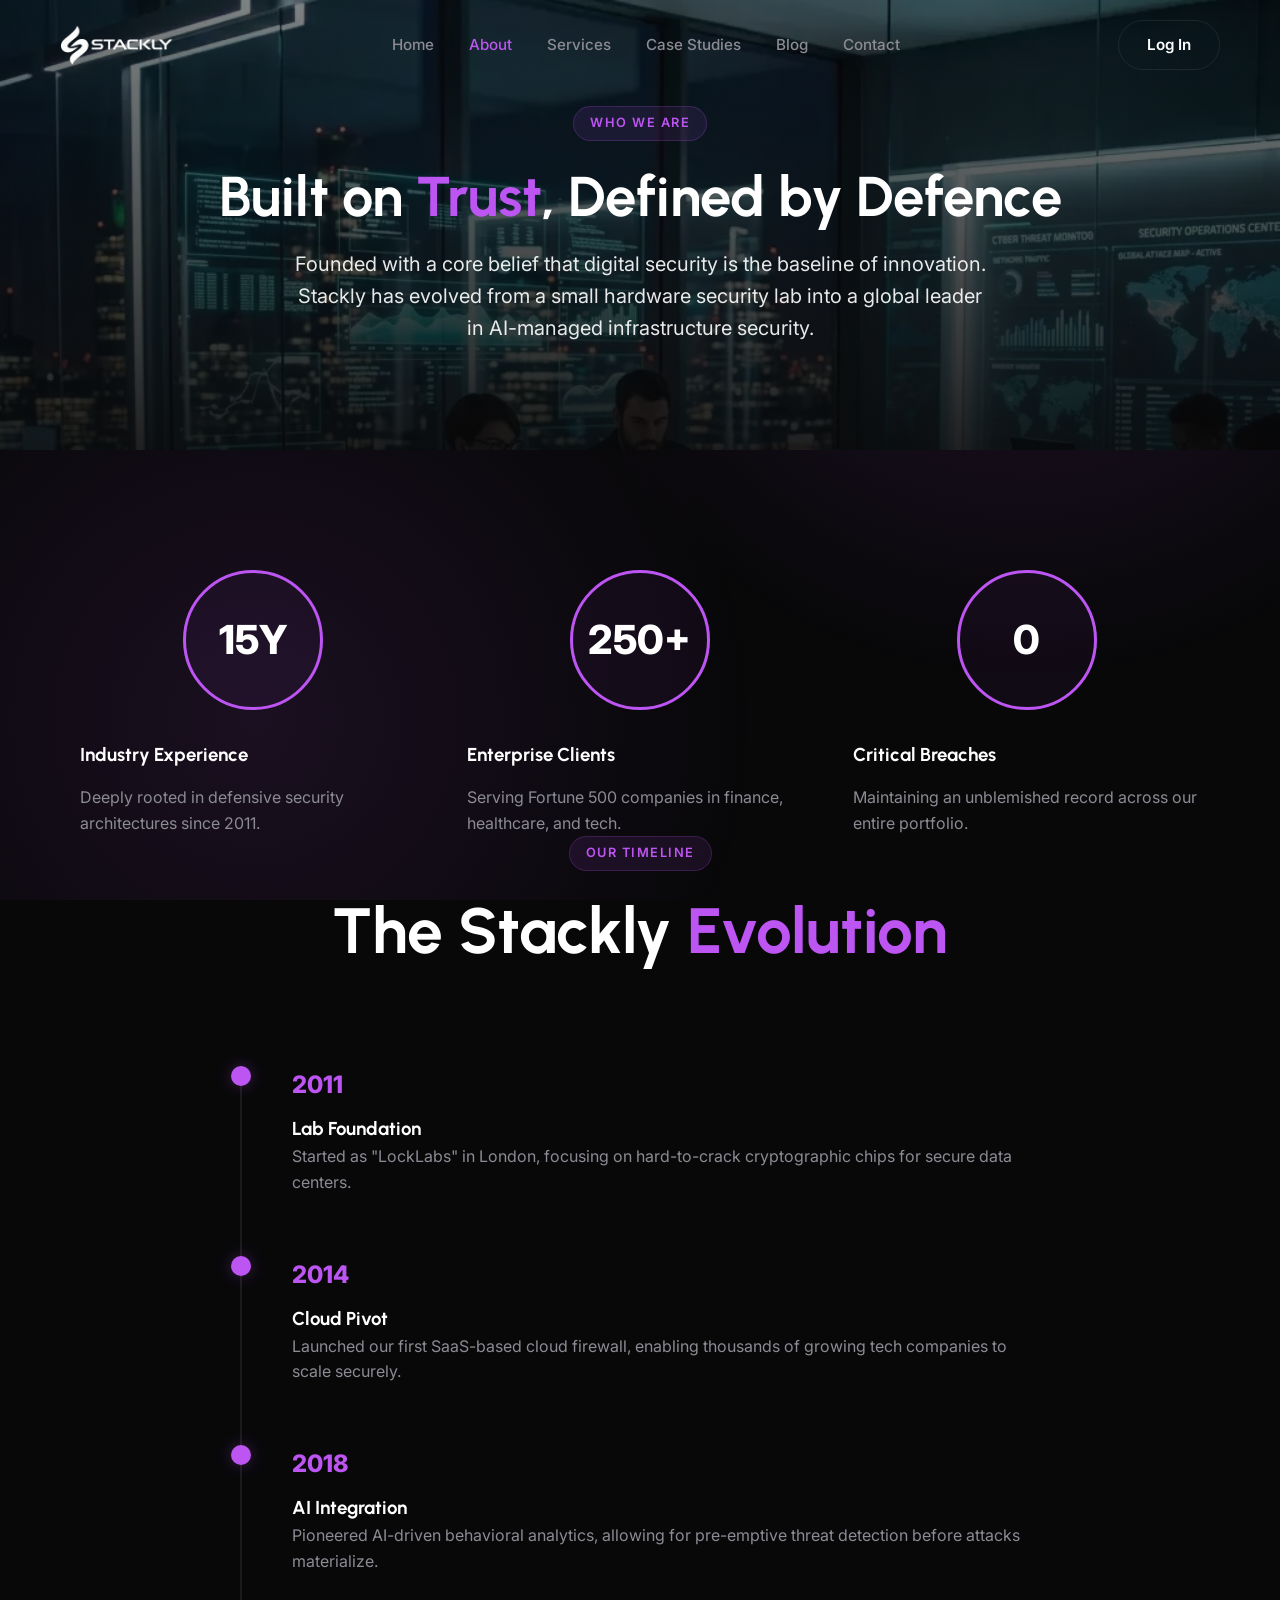
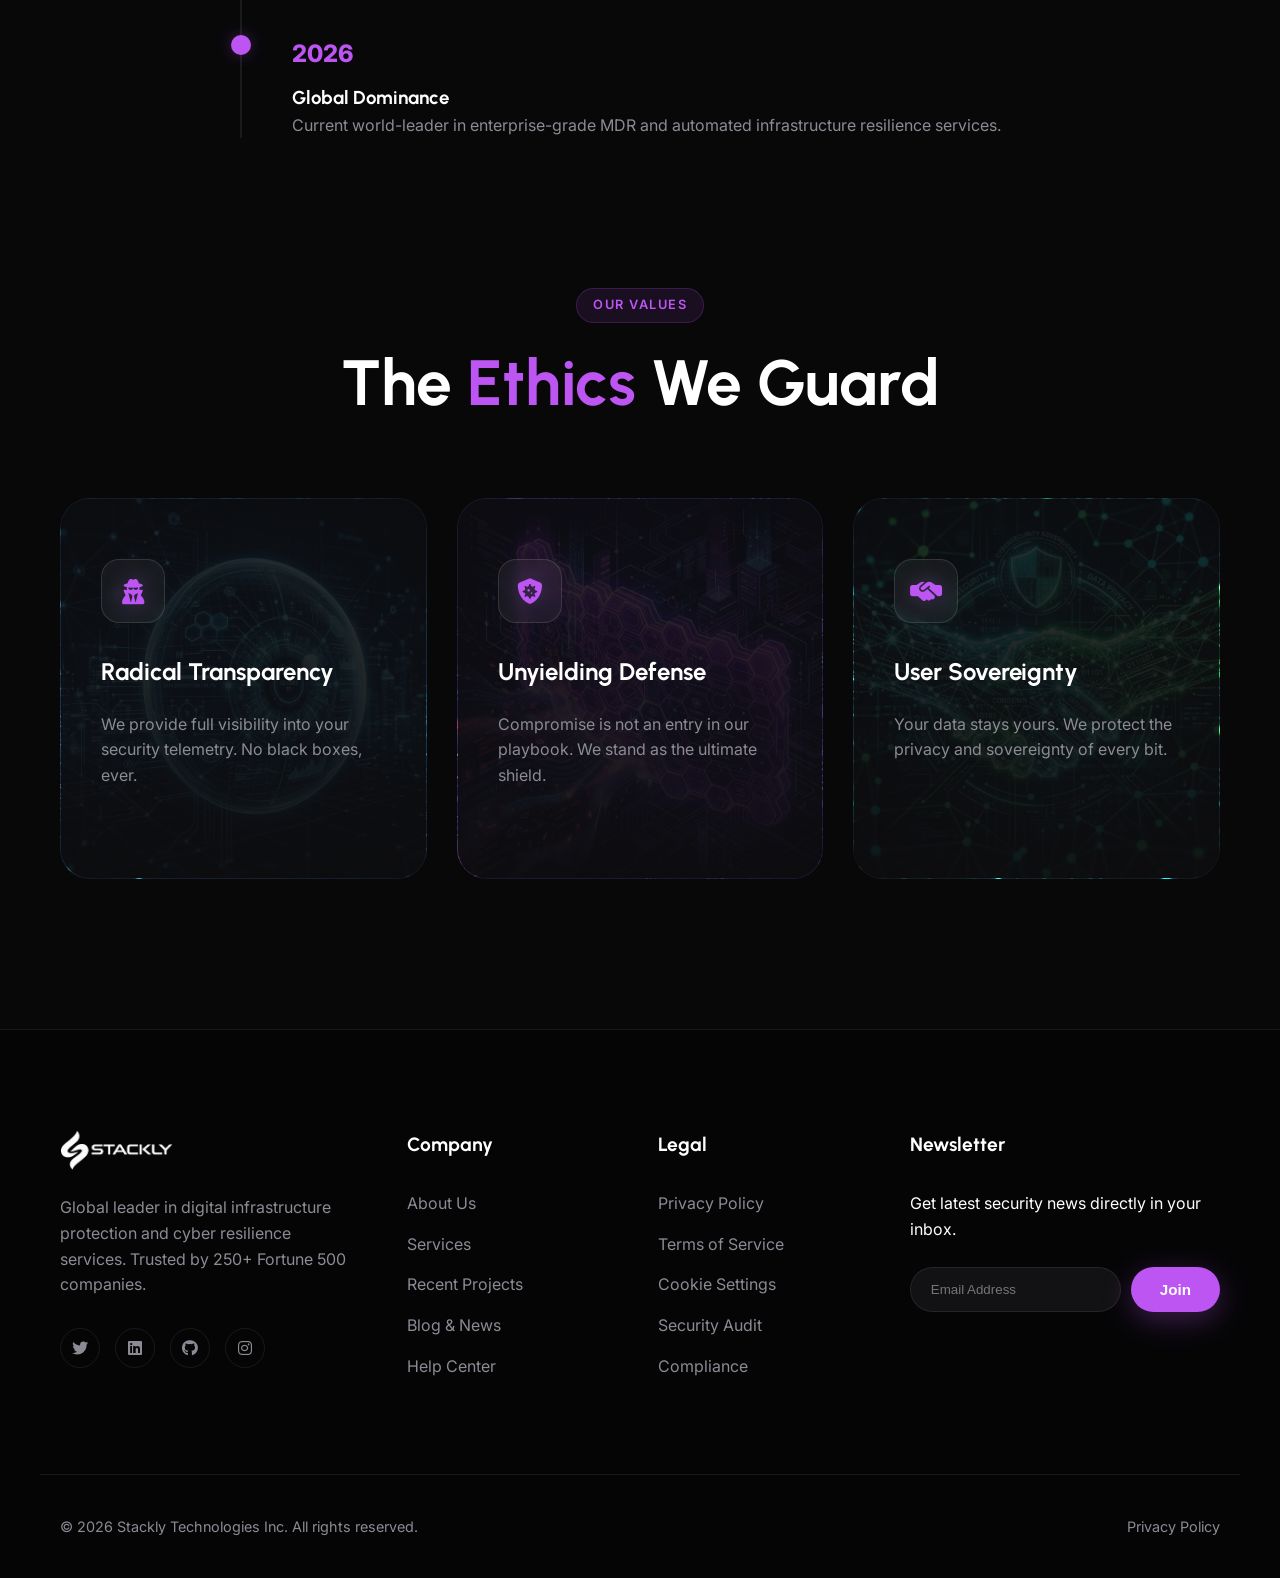
==== about.html @ 33852045 "first commit" ====
<!DOCTYPE html>
<html lang="en">
<head>
    <meta charset="UTF-8">
    <meta name="viewport" content="width=device-width, initial-scale=1.0">
    <title>About Us | Our Security Journey | Stackly</title>
    <link rel="preconnect" href="https://fonts.googleapis.com">
    <link rel="preconnect" href="https://fonts.gstatic.com" crossorigin>
    <link href="https://fonts.googleapis.com/css2?family=Inter:wght@400;500;600&family=Urbanist:wght@700;800&display=swap" rel="stylesheet">
    <link rel="stylesheet" href="https://cdnjs.cloudflare.com/ajax/libs/font-awesome/6.4.2/css/all.min.css" crossorigin="anonymous">
    <link rel="stylesheet" href="css/style.css">
    <style>
        .timeline { position: relative; max-width: 800px; margin: 100px auto; padding-left: 50px; border-left: 2px solid var(--border); }
        .timeline-item { position: relative; margin-bottom: 60px; }
        .timeline-item::before { content: ''; position: absolute; left: -61px; top: 0; width: 20px; height: 20px; border-radius: 50%; background: var(--primary); box-shadow: 0 0 15px var(--primary-glow); }
        .timeline-year { font-size: 1.5rem; color: var(--primary); font-weight: 800; margin-bottom: 10px; display: block; }
        .values-grid { display: grid; grid-template-columns: repeat(3, 1fr); gap: 40px; margin-top: 50px; }
        .stat-circle { width: 140px; height: 140px; border-radius: 50%; border: 3px solid var(--primary); display: flex; flex-direction: column; align-items: center; justify-content: center; margin: 0 auto 30px; background: rgba(189, 85, 242, 0.05); }
        @media (max-width: 768px) {
            .values-grid { grid-template-columns: 1fr; gap: 40px; }
        }
    </style>
</head>
<body>
    <div class="glow-bg"></div>
    
    <header id="main-header" class="scrolled">
        <div class="container nav-content">
            <a href="index.html" class="logo">
                <img src="/asset/white.webp" alt="Stackly" style="height: 40px;">
            </a>
            <nav class="nav-links">
                <a href="index.html">Home</a>
                <a href="About.html" class="active">About</a>
                <a href="Services.html">Services</a>
                <a href="case Studies.html">Case Studies</a>
                <a href="blog.html">Blog</a>
                <a href="Contact.html">Contact</a>
                <div class="auth-btns-mobile">
                    <a href="Log In.html" class="btn btn-outline" style="width: 100%; text-align: center;">Log In</a>
                </div>
            </nav>
            <div class="auth-btns">
                <a href="Log In.html" class="btn btn-outline">Log In</a>
            </div>
            <div class="mobile-menu-toggle">
                <i class="fa-solid fa-bars"></i>
            </div>
        </div>
    </header>

    <section class="page-hero" style="background-image: url('asset/about_hero.webp');">
        <div class="page-hero-content reveal">
            <span class="section-tag">WHO WE ARE</span>
            <h1 class="section-title">Built on <span>Trust</span>, Defined by Defence</h1>
            <p class="section-desc">Founded with a core belief that digital security is the baseline of innovation. Stackly has evolved from a small hardware security lab into a global leader in AI-managed infrastructure security.</p>
        </div>
    </section>

    <main class="container">

        <section class="container">
            <div class="values-grid">
                <div class="reveal">
                    <div class="stat-circle"><span style="font-size: 2.5rem; font-weight: 800;">15Y</span></div>
                    <h3>Industry Experience</h3>
                    <p style="margin-top: 15px; color: var(--text-muted);">Deeply rooted in defensive security architectures since 2011.</p>
                </div>
                <div class="reveal" style="transition-delay: 0.1s;">
                    <div class="stat-circle"><span style="font-size: 2.5rem; font-weight: 800;">250+</span></div>
                    <h3>Enterprise Clients</h3>
                    <p style="margin-top: 15px; color: var(--text-muted);">Serving Fortune 500 companies in finance, healthcare, and tech.</p>
                </div>
                <div class="reveal" style="transition-delay: 0.2s;">
                    <div class="stat-circle"><span style="font-size: 2.5rem; font-weight: 800;">0</span></div>
                    <h3>Critical Breaches</h3>
                    <p style="margin-top: 15px; color: var(--text-muted);">Maintaining an unblemished record across our entire portfolio.</p>
                </div>
            </div>
        </section>

        <!-- Our Journey Timeline -->
        <section id="journey" style="margin-bottom: 150px;">
            <div style="text-align: center; margin-bottom: 80px;">
                <span class="section-tag">OUR TIMELINE</span>
                <h2 class="section-title">The Stackly <span>Evolution</span></h2>
            </div>
            <div class="timeline">
                <div class="timeline-item reveal">
                    <span class="timeline-year">2011</span>
                    <h3>Lab Foundation</h3>
                    <p style="color: var(--text-muted);">Started as "LockLabs" in London, focusing on hard-to-crack cryptographic chips for secure data centers.</p>
                </div>
                <div class="timeline-item reveal" style="transition-delay: 0.1s;">
                    <span class="timeline-year">2014</span>
                    <h3>Cloud Pivot</h3>
                    <p style="color: var(--text-muted);">Launched our first SaaS-based cloud firewall, enabling thousands of growing tech companies to scale securely.</p>
                </div>
                <div class="timeline-item reveal" style="transition-delay: 0.2s;">
                    <span class="timeline-year">2018</span>
                    <h3>AI Integration</h3>
                    <p style="color: var(--text-muted);">Pioneered AI-driven behavioral analytics, allowing for pre-emptive threat detection before attacks materialize.</p>
                </div>
                <div class="timeline-item reveal" style="transition-delay: 0.3s;">
                    <span class="timeline-year">2026</span>
                    <h3>Global Dominance</h3>
                    <p style="color: var(--text-muted);">Current world-leader in enterprise-grade MDR and automated infrastructure resilience services.</p>
                </div>
            </div>
        </section>

        <!-- Core Values Section -->
        <section id="values" style="margin-bottom: 150px;">
            <div style="text-align: center; margin-bottom: 80px;">
                <span class="section-tag">OUR VALUES</span>
                <h2 class="section-title">The <span>Ethics</span> We Guard</h2>
            </div>
            <div class="services-grid">
                <div class="service-card reveal" style="background-image: url('asset/card_transparency.webp');">
                    <div class="service-icon"><i class="fa-solid fa-user-secret"></i></div>
                    <h3>Radical Transparency</h3>
                    <p>We provide full visibility into your security telemetry. No black boxes, ever.</p>
                </div>
                <div class="service-card reveal" style="background-image: url('asset/card_defense.webp'); transition-delay: 0.1s;">
                    <div class="service-icon"><i class="fa-solid fa-shield-virus"></i></div>
                    <h3>Unyielding Defense</h3>
                    <p>Compromise is not an entry in our playbook. We stand as the ultimate shield.</p>
                </div>
                <div class="service-card reveal" style="background-image: url('asset/card_sovereignty.webp'); transition-delay: 0.2s;">
                    <div class="service-icon"><i class="fa-solid fa-handshake-simple"></i></div>
                    <h3>User Sovereignty</h3>
                    <p>Your data stays yours. We protect the privacy and sovereignty of every bit.</p>
                </div>
            </div>
        </section>
    </main>

    <footer>
        <div class="container footer-grid">
            <div class="footer-col about-col">
                <a href="index.html" class="logo">
                    <img src="/asset/white.webp" alt="Stackly" style="height: 40px;">
                </a>
                <p>Global leader in digital infrastructure protection and cyber resilience services. Trusted by 250+ Fortune 500 companies.</p>
                <div class="social-links">
                    <a href="404.html"><i class="fab fa-twitter"></i></a>
                    <a href="404.html"><i class="fab fa-linkedin"></i></a>
                    <a href="404.html"><i class="fab fa-github"></i></a>
                    <a href="404.html"><i class="fab fa-instagram"></i></a>
                </div>
            </div>
            <div class="footer-col">
                <h4>Company</h4>
                <ul class="footer-links">
                    <li><a href="About.html">About Us</a></li>
                    <li><a href="Services.html">Services</a></li>
                    <li><a href="case Studies.html">Recent Projects</a></li>
                    <li><a href="blog.html">Blog & News</a></li>
                    <li><a href="Contact.html">Help Center</a></li>
                </ul>
            </div>
            <div class="footer-col">
                <h4>Legal</h4>
                <ul class="footer-links">
                    <li><a href="404.html">Privacy Policy</a></li>
                    <li><a href="404.html">Terms of Service</a></li>
                    <li><a href="404.html">Cookie Settings</a></li>
                    <li><a href="404.html">Security Audit</a></li>
                    <li><a href="404.html">Compliance</a></li>
                </ul>
            </div>
            <div class="footer-col">
                <h4>Newsletter</h4>
                <p>Get latest security news directly in your inbox.</p>
                <form class="newsletter-form">
                    <input type="email" placeholder="Email Address" required>
                    <button type="submit" class="btn btn-primary">Join</button>
                </form>
            </div>
        </div>
        <div class="container bottom-footer">
            <p>&copy; 2026 Stackly Technologies Inc. All rights reserved.</p>
            <a href="404.html">Privacy Policy</a>
        </div>
    </footer>

    <script src="main.js"></script>
</body>
</html>
---- css/style.css ----
/* 
  STACKLY - Global Security Design System
  Color Palette:
  - Primary: #BD55F2 (Purple)
  - Background: #080809 (Deep Black)
  - Secondary Bg: #121214 (Dark Gray)
  - Text: #FFFFFF (White)
  - Text Muted: #8B8B94 (Gray)
  - Border: rgba(255, 255, 255, 0.1)
*/

:root {
    --primary: #BD55F2;
    --primary-glow: rgba(189, 85, 242, 0.3);
    --bg-main: #080809;
    --bg-sec: #121214;
    --text-white: #ffffff;
    --text-muted: #8b8b94;
    --border: rgba(255, 255, 255, 0.08);
    --border-bright: rgba(255, 255, 255, 0.15);
    --glass: rgba(255, 255, 255, 0.03);
    --glass-heavy: rgba(255, 255, 255, 0.05);
    --container-max: 1200px;
    --accent-cyan: #00f2ff;
    --transition: 0.4s cubic-bezier(0.4, 0, 0.2, 1);
}

* {
    margin: 0;
    padding: 0;
    box-sizing: border-box;
}

body {
    font-family: 'Inter', sans-serif;
    background-color: var(--bg-main);
    color: var(--text-white);
    line-height: 1.6;
    overflow-x: hidden;
}

h1, h2, h3, h4, .logo {
    font-family: 'Urbanist', sans-serif;
    font-weight: 700;
}

a {
    text-decoration: none;
    color: inherit;
    transition: 0.3s ease;
}

ul {
    list-style: none;
}

.container {
    max-width: var(--container-max);
    margin: 0 auto;
    padding: 0 20px;
}

select {
    cursor: pointer;
    background-color: var(--bg-sec);
    color: var(--text-white);
    border: 1px solid var(--border);
    -webkit-appearance: none;
    -moz-appearance: none;
    appearance: none;
    background-image: url("data:image/svg+xml,%3Csvg xmlns='http://www.w3.org/2000/svg' width='12' height='12' fill='%23BD55F2' viewBox='0 0 16 16'%3E%3Cpath d='M7.247 11.14 2.451 5.658C1.885 5.013 2.345 4 3.204 4h9.592a1 1 0 0 1 .753 1.659l-4.796 5.48a1 1 0 0 1-1.506 0z'/%3E%3C/svg%3E");
    background-repeat: no-repeat;
    background-position: right 15px center;
    padding-right: 40px !important;
}

option {
    background-color: var(--bg-sec);
    color: var(--text-white);
    padding: 10px;
}


.text-center { text-align: center; }

/* Buttons */
.btn {
    display: inline-block;
    padding: 12px 28px;
    border-radius: 50px;
    font-weight: 600;
    font-size: 0.95rem;
    cursor: pointer;
    transition: 0.3s cubic-bezier(0.4, 0, 0.2, 1);
    border: 1px solid transparent;
}

.btn-primary {
    background: var(--primary);
    color: #fff;
    box-shadow: 0 8px 30px var(--primary-glow);
}

.btn-primary:hover {
    transform: translateY(-2px);
    background: #c76bff;
    box-shadow: 0 12px 40px var(--primary-glow);
}

.btn-outline {
    background: transparent;
    border: 1.5px solid var(--border);
    color: var(--text-white);
}

.btn-outline:hover {
    border-color: var(--primary);
    background: rgba(189, 85, 242, 0.05);
    color: var(--primary);
}

/* Header */
header {
    position: fixed;
    top: 0;
    left: 0;
    width: 100%;
    z-index: 1000;
    padding: 20px 0;
    transition: 0.4s ease;
}

header.scrolled {
    background: rgba(8, 8, 9, 0.8);
    backdrop-filter: blur(15px);
    padding: 12px 0;
    border-bottom: 1px solid var(--border);
}

.nav-content {
    display: flex;
    align-items: center;
    justify-content: space-between;
}

.logo {
    display: flex;
    align-items: center;
    gap: 10px;
    font-size: 1.5rem;
    letter-spacing: 1px;
}

.logo span {
    color: var(--primary);
    font-weight: 800;
}

.nav-links {
    display: flex;
    gap: 35px;
}

.nav-links a {
    font-size: 0.95rem;
    font-weight: 500;
    color: var(--text-muted);
}

.nav-links a:hover, .nav-links a.active {
    color: var(--primary);
}

.auth-btns {
    display: flex;
    gap: 15px;
    align-items: center;
}

.auth-btns-mobile {
    display: none;
}

.mobile-menu-toggle {
    display: none;
    font-size: 1.8rem;
    cursor: pointer;
    color: var(--text-white);
    transition: 0.3s;
    background: rgba(255, 255, 255, 0.05);
    width: 45px;
    height: 45px;
    border-radius: 10px;
    align-items: center;
    justify-content: center;
}

.mobile-menu-toggle.active i::before {
    content: "\f00d"; /* FontAwesome Xmark */
}

/* Hero Section */
.hero {
    min-height: 100vh;
    display: flex;
    align-items: center;
    padding-top: 80px;
    position: relative;
    overflow: hidden;
}

.glow-bg {
    position: fixed;
    top: 0;
    left: 0;
    width: 100%;
    height: 100%;
    pointer-events: none;
    z-index: -1;
    background: 
        radial-gradient(circle at 80% 20%, rgba(189, 85, 242, 0.15) 0%, transparent 40%),
        radial-gradient(circle at 20% 80%, rgba(189, 85, 242, 0.1) 0%, transparent 40%);
}

.hero-grid {
    display: grid;
    grid-template-columns: 1.1fr 0.9fr;
    gap: 60px;
    align-items: center;
}

.section-tag {
    display: inline-block;
    padding: 6px 16px;
    background: rgba(189, 85, 242, 0.1);
    color: var(--primary);
    border-radius: 50px;
    font-size: 0.8rem;
    font-weight: 600;
    text-transform: uppercase;
    letter-spacing: 1.5px;
    margin-bottom: 25px;
    border: 1px solid rgba(189, 85, 242, 0.2);
}

.section-title {
    font-size: 4rem;
    line-height: 1.1;
    margin-bottom: 25px;
}

.section-title span {
    color: var(--primary);
}

.hero-desc {
    font-size: 1.15rem;
    color: var(--text-muted);
    margin-bottom: 45px;
    max-width: 550px;
}

.hero-btns {
    display: flex;
    gap: 20px;
}

.hero-image-wrapper {
    position: relative;
}

.hero-img {
    width: 100%;
    border-radius: 30px;
    position: relative;
    z-index: 2;
    animation: float 6s ease-in-out infinite;
}

.hero-image-glow {
    position: absolute;
    top: 50%;
    left: 50%;
    transform: translate(-50%, -50%);
    width: 120%;
    height: 120%;
    background: radial-gradient(circle, var(--primary-glow) 0%, transparent 70%);
    z-index: 1;
}

@keyframes float {
    0%, 100% { transform: translateY(0); }
    50% { transform: translateY(-20px); }
}

/* Stats Section */
.stats-section {
    padding: 100px 0;
    border-top: 1px solid var(--border);
    border-bottom: 1px solid var(--border);
    background: linear-gradient(180deg, rgba(18, 18, 20, 0.5) 0%, transparent 100%);
}

.stats-grid {
    display: grid;
    grid-template-columns: repeat(4, 1fr);
    gap: 30px;
}

.stat-item {
    text-align: center;
    transition: 0.5s;
    animation: statFloat 5s ease-in-out infinite;
}

.stat-item:hover {
    transform: scale(1.1);
}

.stat-number {
    font-size: 4rem;
    color: var(--primary);
    margin-bottom: 5px;
    font-weight: 800;
    text-shadow: 0 0 20px rgba(189, 85, 242, 0.5);
    display: block;
    letter-spacing: -2px;
}

@keyframes statFloat {
    0%, 100% { transform: translateY(0); }
    50% { transform: translateY(-10px); }
}

.stat-label {
    font-weight: 700;
    text-transform: uppercase;
    font-size: 0.9rem;
    letter-spacing: 1px;
}

/* Services Section */
.services-section {
    padding: 150px 0;
}

.section-desc {
    color: var(--text-muted);
    max-width: 650px;
    margin: 0 auto 80px;
}

.services-grid {
    display: grid;
    grid-template-columns: repeat(auto-fit, minmax(320px, 1fr));
    gap: 30px;
}

.service-card {
    position: relative;
    padding: 60px 40px;
    border-radius: 30px;
    border: 1px solid var(--border);
    text-align: left;
    transition: 0.5s cubic-bezier(0.4, 0, 0.2, 1);
    overflow: hidden;
    background-size: cover;
    background-position: center;
    z-index: 1;
}

.service-card::before {
    content: '';
    position: absolute;
    inset: 0;
    background: linear-gradient(to bottom, rgba(13, 13, 15, 0.85), rgba(13, 13, 15, 0.95));
    z-index: -1;
    transition: 0.4s ease;
}

.service-card:hover::before {
    background: linear-gradient(to bottom, rgba(13, 13, 15, 0.6), rgba(13, 13, 15, 0.85));
}

.service-card:hover {
    border-color: var(--primary);
    transform: translateY(-15px) scale(1.02);
    box-shadow: 0 40px 80px rgba(0, 0, 0, 0.6);
}

.service-icon {
    width: 64px;
    height: 64px;
    background: rgba(255, 255, 255, 0.05);
    backdrop-filter: blur(5px);
    border-radius: 18px;
    display: flex;
    align-items: center;
    justify-content: center;
    color: var(--primary);
    margin-bottom: 30px;
    transition: 0.4s ease;
    border: 1px solid rgba(255, 255, 255, 0.12);
    font-size: 1.5rem;
    line-height: 1;
}

.service-icon i, 
.service-icon svg {
    filter: drop-shadow(0 0 10px var(--primary-glow));
    font-size: 1.6rem;
    margin: 0 !important;
}

.service-card:hover .service-icon {
    background: var(--primary);
    color: #fff;
    transform: scale(1.1);
}

.service-card h3 {
    margin-bottom: 20px;
    font-size: 1.5rem;
}

.service-card p {
    color: var(--text-muted);
    margin-bottom: 30px;
}

.learn-more {
    font-weight: 600;
    color: var(--primary);
    display: flex;
    align-items: center;
    gap: 5px;
}

/* CTA Section */
.cta-section {
    padding-bottom: 150px;
}

.cta-card {
    background: linear-gradient(135deg, #2a1639 0%, #12091a 100%);
    padding: 80px;
    border-radius: 40px;
    display: flex;
    align-items: center;
    justify-content: space-between;
    border: 1px solid rgba(189, 85, 242, 0.2);
    position: relative;
    overflow: hidden;
}

.cta-card::before {
    content: '';
    position: absolute;
    width: 300px;
    height: 300px;
    background: var(--primary-glow);
    filter: blur(100px);
    top: -150px;
    right: -150px;
}

.cta-content h2 {
    font-size: 3rem;
    margin-bottom: 15px;
}

.cta-content p {
    font-size: 1.1rem;
    opacity: 0.8;
}

.cta-btns {
    display: flex;
    gap: 20px;
}

/* Footer */
footer {
    padding: 100px 0 40px;
    background: #050506;
    border-top: 1px solid var(--border);
}

.footer-grid {
    display: grid;
    grid-template-columns: 1.5fr 1fr 1fr 1.5fr;
    gap: 60px;
    margin-bottom: 80px;
}

.about-col p {
    color: var(--text-muted);
    margin-top: 25px;
    margin-bottom: 30px;
}

.social-links {
    display: flex;
    gap: 15px;
}

.social-links a {
    width: 40px;
    height: 40px;
    border: 1px solid var(--border);
    border-radius: 50%;
    display: flex;
    align-items: center;
    justify-content: center;
    color: var(--text-muted);
}

.social-links a:hover {
    border-color: var(--primary);
    color: var(--primary);
    background: rgba(189, 85, 242, 0.05);
}

.footer-col h4 {
    margin-bottom: 30px;
    font-size: 1.2rem;
}

.footer-links li {
    margin-bottom: 15px;
}

.footer-links a {
    color: var(--text-muted);
}

.footer-links a:hover {
    color: var(--primary);
    padding-left: 5px;
}

.newsletter-form {
    display: flex;
    gap: 10px;
    margin-top: 25px;
}

.newsletter-form input {
    flex: 1;
    background: var(--bg-sec);
    border: 1px solid var(--border);
    border-radius: 50px;
    padding: 14px 20px;
    color: #fff;
    outline: none;
}

.newsletter-form input:focus {
    border-color: var(--primary);
}

.bottom-footer {
    display: flex;
    justify-content: space-between;
    padding-top: 40px;
    border-top: 1px solid var(--border);
    font-size: 0.9rem;
    color: var(--text-muted);
}

.footer-bottom-links {
    display: flex;
    gap: 30px;
}

/* Animations */
.reveal {
    opacity: 0;
    transform: translateY(30px);
    transition: 0.8s cubic-bezier(0.2, 0, 0.2, 1);
}

.reveal.visible {
    opacity: 1;
    transform: translateY(0);
}

/* Mobile Responsive */
/* Mobile Responsive Adjustments */
/* Forms & Inputs */
.form-group { margin-bottom: 25px; }
.form-group label { display: block; margin-bottom: 10px; font-size: 0.75rem; font-weight: 800; color: var(--text-muted); letter-spacing: 1.5px; text-transform: uppercase; }
.form-group input, .form-group select, .form-group textarea { width: 100%; background: rgba(255, 255, 255, 0.03); border: 1px solid var(--border); border-radius: 12px; padding: 15px 20px; color: #fff; font-family: inherit; font-size: 1rem; outline: none; transition: var(--transition); }
.form-group input:focus { background: rgba(189, 85, 242, 0.05); border-color: var(--primary); box-shadow: 0 0 20px rgba(189, 85, 242, 0.1); }

/* Auth Specific */
.auth-container { min-height: 100vh; display: flex; align-items: center; justify-content: center; padding: 60px 20px; position: relative; background: radial-gradient(circle at 10% 20%, rgba(189, 85, 242, 0.05) 0%, transparent 40%), radial-gradient(circle at 90% 80%, rgba(0, 242, 255, 0.03) 0%, transparent 40%); }
.auth-card { width: 100%; max-width: 500px; background: rgba(18, 18, 20, 0.6) !important; backdrop-filter: blur(20px); padding: 60px !important; border-radius: 40px !important; border: 1px solid var(--border-bright) !important; box-shadow: 0 40px 100px rgba(0, 0, 0, 0.6) !important; position: relative; overflow: hidden; }

/* Dashboard Utilities */
.glass-panel { background: var(--glass-heavy); backdrop-filter: blur(20px); border: 1px solid var(--border); border-radius: 24px; padding: 30px; transition: var(--transition); }
.data-grid-bg { position: fixed; inset: 0; background-image: linear-gradient(rgba(255, 255, 255, 0.02) 1px, transparent 1px), linear-gradient(90deg, rgba(255, 255, 255, 0.02) 1px, transparent 1px); background-size: 50px 50px; pointer-events: none; z-index: -1; }

/* Page Hero Section */
.page-hero { height: 50vh; min-height: 400px; display: flex; align-items: center; justify-content: center; text-align: center; position: relative; background-size: cover; background-position: center; background-attachment: fixed; overflow: hidden; margin-top: 0; }
.page-hero::before { content: ''; position: absolute; inset: 0; background: linear-gradient(to bottom, rgba(8, 8, 9, 0.5), rgba(8, 8, 9, 0.9)); z-index: 1; }
.page-hero-content { position: relative; z-index: 2; max-width: 900px; }
.page-hero .section-title { font-size: 3.5rem; margin-bottom: 20px; color: #fff; }
.page-hero .section-desc { font-size: 1.25rem; color: var(--text-white); opacity: 0.9; max-width: 700px; margin: 0 auto; }
section.page-hero + main.container, section.page-hero + main { margin-top: 120px; margin-bottom: 150px; }

/* Newsletter Section */
.newsletter-section { position: relative; padding: 120px 0; text-align: center; background-image: url('../asset/newsletter_bg.webp'); background-size: cover; background-position: center; background-attachment: fixed; margin-top: 150px; border-top: 1px solid var(--border); border-bottom: 1px solid var(--border); overflow: hidden; }
.newsletter-section::before { content: ''; position: absolute; inset: 0; background: linear-gradient(to bottom, rgba(8, 8, 9, 0.95), rgba(8, 8, 9, 0.85)); z-index: 1; }
.newsletter-section .container-inner { position: relative; z-index: 2; max-width: var(--container-max); margin: 0 auto; padding: 0 20px; }
.newsletter-section h2 { font-size: 3rem; margin-bottom: 20px; }
.newsletter-section p { color: var(--text-muted); font-size: 1.15rem; margin-bottom: 45px; max-width: 600px; margin-left: auto; margin-right: auto; }
.newsletter-section .newsletter-form { max-width: 550px; margin: 0 auto; background: rgba(255, 255, 255, 0.03); padding: 8px; border-radius: 60px; border: 1px solid var(--border); display: flex; justify-content: space-between; align-items: center; backdrop-filter: blur(15px); transition: var(--transition); }
.newsletter-section .newsletter-form input { flex: 1; background: transparent; border: none; padding: 15px 25px; color: #fff; outline: none; font-size: 1rem; }
.newsletter-section .newsletter-form .btn { padding: 15px 40px; border-radius: 50px; }

/* Contact Section */
.contact-grid { display: grid; grid-template-columns: 1fr 1fr; gap: 80px; margin: 100px 0; }
.contact-form { background: var(--bg-sec); padding: 50px; border-radius: 30px; border: 1px solid var(--border); }
.contact-info-item { display: flex; align-items: center; gap: 25px; margin-bottom: 50px; }
.contact-info-icon { width: 64px; height: 64px; background: rgba(189, 85, 242, 0.1); border-radius: 16px; display: flex; align-items: center; justify-content: center; color: var(--primary); flex-shrink: 0; border: 1px solid rgba(189, 85, 242, 0.2); }
.contact-info-icon i { font-size: 1.6rem; }
.contact-info-item h4 { font-size: 1.6rem; font-weight: 800; color: #fff; margin: 0; }
.contact-info-item p { font-size: 1.2rem; color: var(--text-muted); line-height: 1.6; margin: 5px 0 0; }

/* Map Section */
.map-section { padding-bottom: 150px; }
.map-wrapper { position: relative; width: 100%; height: 500px; border-radius: 40px; overflow: hidden; border: 1px solid var(--border); box-shadow: 0 40px 100px rgba(0, 0, 0, 0.4); }
.map-wrapper iframe { position: absolute; top: 0; left: 0; width: 100%; height: 100%; border: none; filter: grayscale(1) brightness(0.7) contrast(1.2); opacity: 1; transition: var(--transition); z-index: 2; }
.map-wrapper:hover iframe { filter: grayscale(0.3) brightness(1) contrast(1); opacity: 1; }
.map-placeholder { position: absolute; inset: 0; background: var(--bg-sec); display: flex; flex-direction: column; align-items: center; justify-content: center; z-index: 1; text-align: center; }

@media (max-width: 1200px) {
    .section-title { font-size: 3.5rem; }
    .page-hero .section-title { font-size: 3rem; }
}

/* Case Studies Grid */
.cases-grid { display: grid; grid-template-columns: repeat(2, 1fr); gap: 40px; margin-top: 80px; }
.case-card { position: relative; border-radius: 30px; overflow: hidden; height: 500px; display: flex; align-items: flex-end; border: 1px solid var(--border); }
.case-img { position: absolute; top: 0; left: 0; width: 100%; height: 100%; object-fit: cover; transition: 0.5s; z-index: 1; }
.case-card:hover .case-img { transform: scale(1.05); }
.case-overlay { position: absolute; top: 0; left: 0; width: 100%; height: 100%; background: linear-gradient(0deg, rgba(8,8,9,0.95) 0%, rgba(8,8,9,0.4) 60%, transparent 100%); z-index: 2; transition: 0.3s; }
.case-content { position: relative; z-index: 3; padding: 40px; width: 100%; text-align: left; }
.case-tag { color: var(--primary); font-size: 0.8rem; font-weight: 700; margin-bottom: 10px; display: block; letter-spacing: 1px; }
.case-card h3 { font-size: 2rem; margin-bottom: 20px; line-height: 1.2; }

/* Blog Grid */
.blog-grid { display: grid; grid-template-columns: repeat(3, 1fr); gap: 30px; margin-top: 80px; }
.post-card { 
    position: relative;
    background: var(--bg-sec); 
    border-radius: 30px; 
    border: 1px solid var(--border); 
    overflow: hidden; 
    transition: 0.5s cubic-bezier(0.4, 0, 0.2, 1); 
    height: 100%;
    display: flex;
    flex-direction: column;
    background-size: cover;
    background-position: center;
    z-index: 1;
}
.post-card::before {
    content: '';
    position: absolute;
    inset: 0;
    background: linear-gradient(to bottom, rgba(13, 13, 15, 0.8), rgba(13, 13, 15, 0.95));
    z-index: -1;
    transition: 0.4s ease;
}
.post-card:hover::before {
    background: linear-gradient(to bottom, rgba(13, 13, 15, 0.6), rgba(13, 13, 15, 0.85));
}
.post-card:hover { transform: translateY(-15px) scale(1.02); border-color: var(--primary); box-shadow: 0 40px 80px rgba(0,0,0,0.6); }
.post-banner { height: 180px; display: flex; align-items: center; justify-content: center; position: relative; z-index: 10; font-family: 'Urbanist', sans-serif; font-weight: 800; font-size: 1.8rem; color: var(--primary); letter-spacing: -1px; text-shadow: 0 0 20px var(--primary-glow); }
.post-content { padding: 40px; position: relative; z-index: 10; flex-grow: 1; display: flex; flex-direction: column; }
.post-meta { display: flex; gap: 20px; font-size: 0.8rem; color: var(--text-muted); text-transform: uppercase; margin-bottom: 20px; }
.post-title { font-size: 1.6rem; color: #fff; margin-bottom: 15px; display: block; font-weight: 700; text-decoration: none; transition: 0.3s; line-height: 1.4; }
.post-title:hover { color: var(--primary); }
.post-excerpt { color: var(--text-muted); font-size: 1.05rem; margin-bottom: 30px; line-height: 1.6; flex-grow: 1; }

@media (max-width: 992px) {
    .hero-grid {
        grid-template-columns: 1fr;
        text-align: center;
        gap: 40px;
    }
    .hero-desc { margin: 0 auto 40px; }
    .hero-btns { justify-content: center; }
    .section-title { font-size: 3rem; }
    
    .stats-grid { 
        grid-template-columns: repeat(2, 1fr); 
        gap: 40px;
    }
    
    .cta-card { 
        flex-direction: column; 
        text-align: center; 
        gap: 40px; 
        padding: 60px 40px;
    }
    
    .footer-grid { 
        grid-template-columns: repeat(2, 1fr); 
        gap: 40px;
    }
}

@media (max-width: 768px) {
    header { padding: 10px 0; }
    header.scrolled { padding: 8px 0; }
    
    .mobile-menu-toggle { display: flex; z-index: 1002; }
    
    .logo img { height: 35px !important; }

    .nav-links {
        position: fixed;
        top: 0;
        right: -100%;
        width: 100%;
        height: 100vh;
        background: #080809;
        flex-direction: column;
        justify-content: center;
        align-items: center;
        gap: 25px;
        transition: 0.5s cubic-bezier(0.4, 0, 0.2, 1);
        z-index: 1001;
        padding: 40px;
    }

    .nav-links.active {
        right: 0;
    }

    .nav-links a {
        font-size: 1.5rem;
        font-weight: 700;
        color: #fff;
    }

    .auth-btns { display: none; } 
    
    /* Show auth buttons inside mobile menu */
    .nav-links .auth-btns-mobile {
        display: flex;
        flex-direction: column;
        width: 100%;
        gap: 15px;
        margin-top: 30px;
    }

    .section-title { font-size: 2.2rem; line-height: 1.2; word-break: break-word; }
    .section-desc { margin-bottom: 40px; font-size: 1.05rem; }
    
    .hero { padding-top: 130px; padding-bottom: 60px; text-align: center; }
    .hero-grid { grid-template-columns: 1fr; gap: 40px; }
    .hero-desc { margin: 0 auto 30px; font-size: 1.1rem; }
    .hero-btns { flex-direction: column; width: 100%; }
    .hero-btns .btn { width: 100%; text-align: center; }
    
    .stats-section { padding: 50px 0; }
    .stats-grid { grid-template-columns: 1fr; gap: 30px; }
    .stat-number { font-size: 3rem; }
    
    .services-grid { grid-template-columns: 1fr; gap: 20px; }
    .service-card { padding: 40px 25px; }
    .service-card h3 { font-size: 1.4rem; }
    
    .btn { width: 100%; text-align: center; display: block; }
    
    .cta-card { padding: 40px 20px; }
    .cta-content h2 { font-size: 2rem; }
    .cta-btns { flex-direction: column; width: 100%; }
    .cta-btns .btn { width: 100%; text-align: center; }

    .footer-grid { grid-template-columns: 1fr; text-align: center; gap: 40px; }
    .footer-col { display: flex; flex-direction: column; align-items: center; }
    .about-col p { margin: 20px auto; }
    .newsletter-form { flex-direction: column; width: 100%; }
    .newsletter-form input { width: 100%; margin-bottom: 10px; }
    
    .bottom-footer {
        flex-direction: column;
        gap: 20px;
        text-align: center;
        padding-bottom: 40px;
    }
    .footer-bottom-links { justify-content: center; flex-wrap: wrap; }

    .cases-grid, .blog-grid { grid-template-columns: 1fr !important; gap: 25px; }
    .case-card { height: 400px; border-radius: 20px; }
    .case-card h3 { font-size: 1.6rem; }
    .case-content { padding: 25px; }
    
    .post-card { height: auto; border-radius: 20px; }
    .post-content { padding: 25px 20px; }
    .post-title { font-size: 1.4rem; }

    .contact-grid { grid-template-columns: 1fr; gap: 50px; }
    .contact-form { padding: 35px 20px; border-radius: 20px; }
    
    .contact-info-item { flex-direction: column; text-align: center; gap: 15px; margin-bottom: 40px; }
    .contact-info-icon { margin: 0 auto; }
    .contact-info-item h4 { font-size: 1.4rem; }
    .contact-info-item p { font-size: 1rem; }
    
    .service-detail-grid { grid-template-columns: 1fr !important; gap: 40px; text-align: center; direction: ltr !important; }
    .service-detail-grid div { direction: ltr !important; }
    .service-detail-grid .section-title { font-size: 2rem !important; }
    .service-detail-grid p { font-size: 1rem !important; }
    
    .page-hero { padding: 150px 0 90px; }
    .page-hero .section-title { font-size: 2.2rem; margin-bottom: 15px; }
    .page-hero .section-desc { font-size: 1.1rem; }

    .values-grid { grid-template-columns: 1fr; gap: 30px; }
    .timeline { padding-left: 30px; margin: 60px 0; }
    .timeline-item::before { left: -41px; }

    .map-wrapper { height: 450px !important; border-radius: 28px; }
    .map-wrapper iframe { filter: none !important; opacity: 1 !important; }

    .newsletter-section { padding: 80px 20px; margin-top: 100px; }
    .newsletter-section h2 { font-size: 2.2rem; }
    .newsletter-section .newsletter-form { flex-direction: column; background: transparent; border: none; padding: 0; border-radius: 0; backdrop-filter: none; }
    .newsletter-section .newsletter-form input { background: var(--bg-sec) !important; border: 1px solid var(--border) !important; border-radius: 50px !important; margin-bottom: 12px !important; width: 100% !important; text-align: center !important; }
    .newsletter-section .newsletter-form .btn { width: 100% !important; }
}


@media (max-width: 480px) {
    .section-title { font-size: 1.8rem !important; }
    .hero-btns .btn { padding: 12px 20px; font-size: 0.9rem; }
    .stat-number { font-size: 2.5rem; }
    .auth-card { padding: 30px 20px !important; }
    .page-hero { padding: 120px 0 60px !important; }
    .page-hero .section-title { font-size: 1.8rem !important; }
    .contact-info-item h4 { font-size: 1.3rem !important; }
    .contact-info-item p { font-size: 1rem !important; }
}

/* Map Placeholder Utility */
.map-placeholder i { font-size: 3rem; margin-bottom: 15px; color: var(--primary); }
.map-placeholder p { color: var(--text-muted); font-size: 0.9rem; letter-spacing: 1px; text-transform: uppercase; }
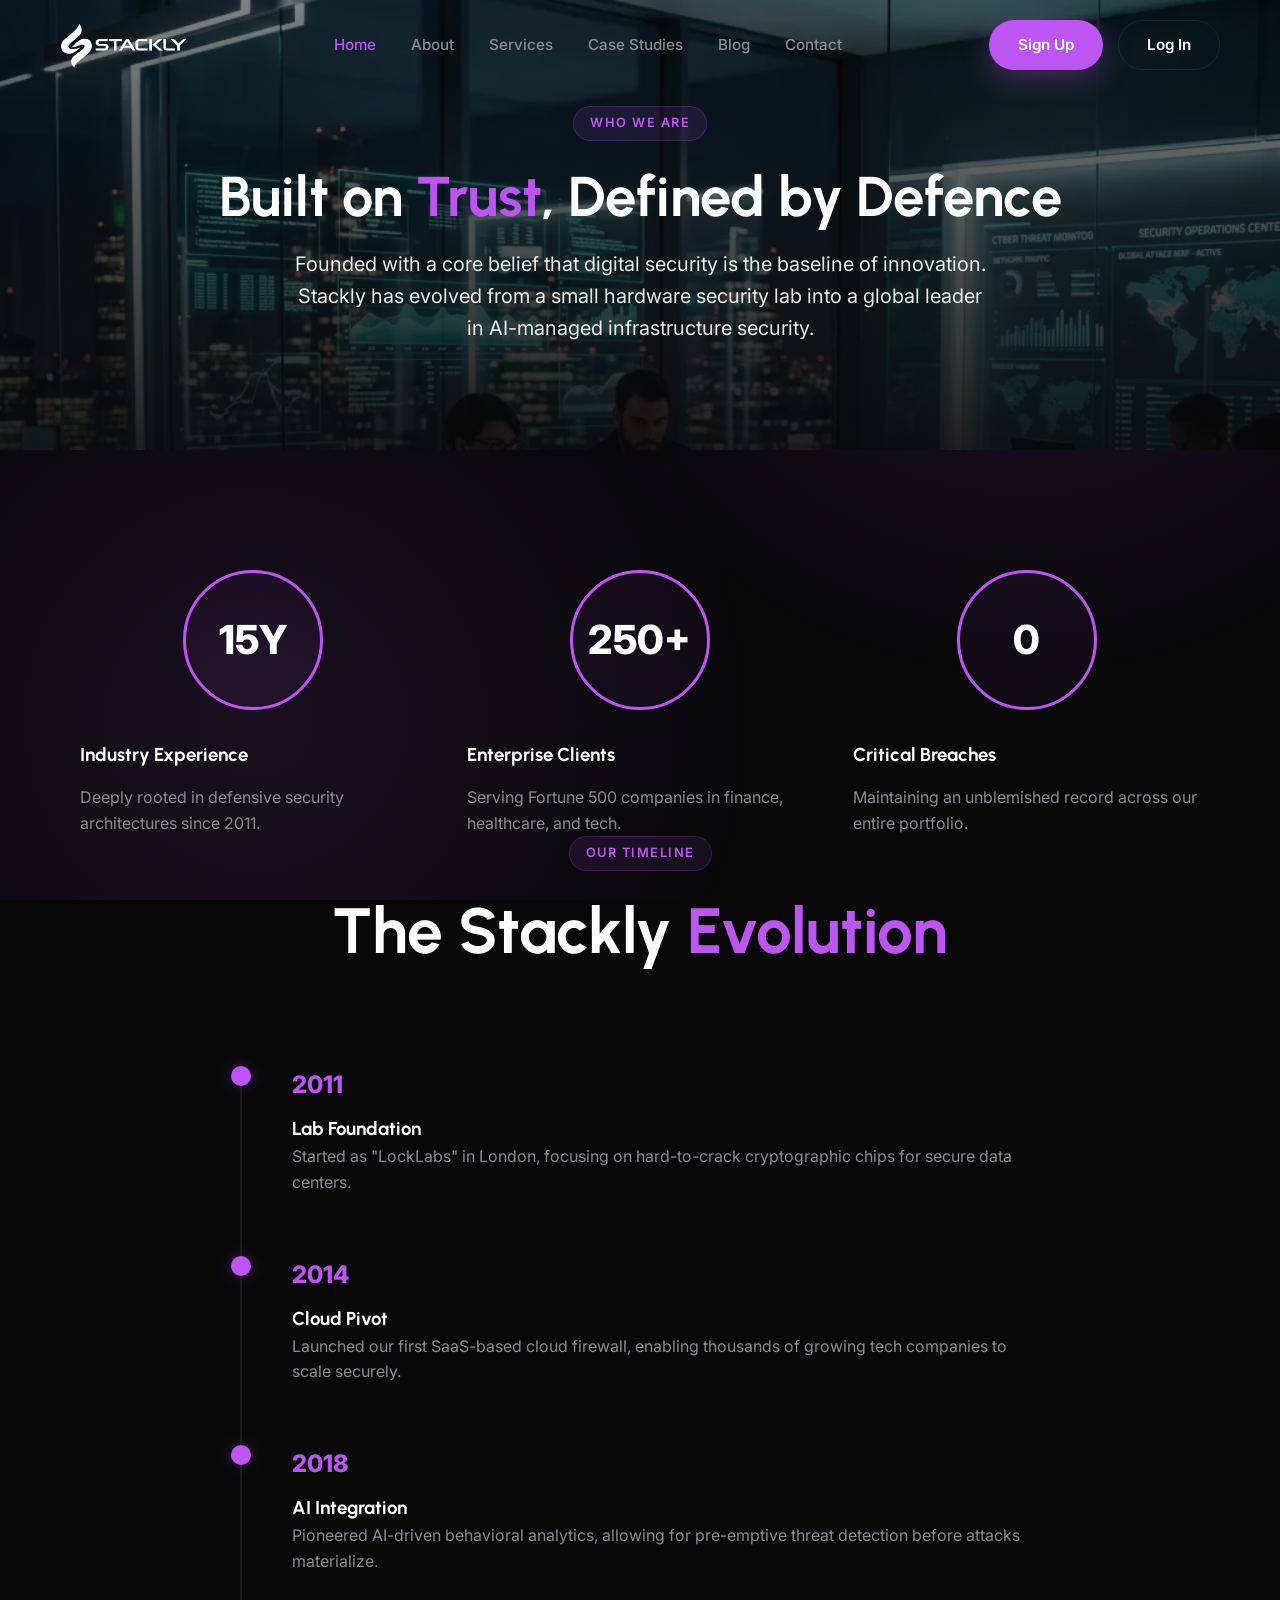
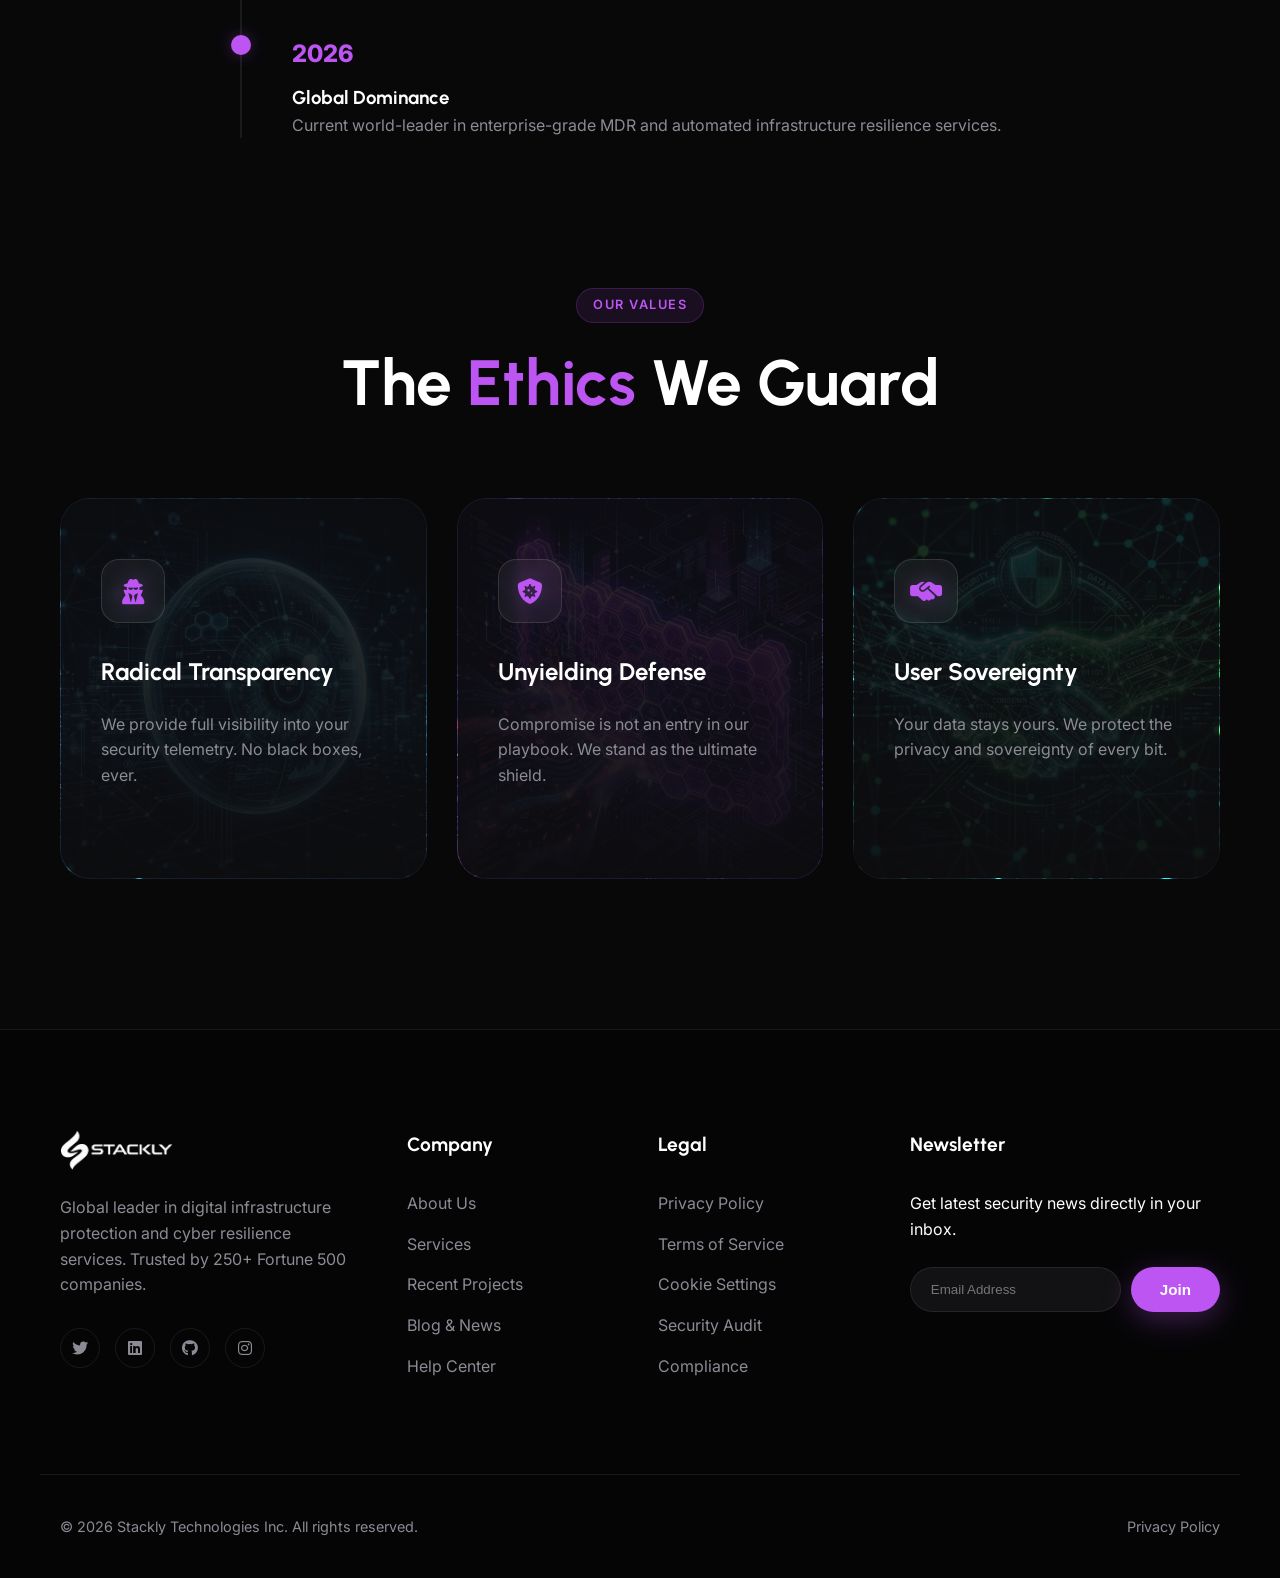
==== commit 13164c0b: "update" ====
--- a/about.html
+++ b/about.html
@@ -24,23 +24,48 @@
 <body>
     <div class="glow-bg"></div>
     
-    <header id="main-header" class="scrolled">
+    <!-- <header id="main-header" class="scrolled">
         <div class="container nav-content">
             <a href="index.html" class="logo">
-                <img src="/asset/white.webp" alt="Stackly" style="height: 40px;">
+                <img src="asset/white.webp" alt="Stackly" style="height: 40px;">
             </a>
             <nav class="nav-links">
                 <a href="index.html">Home</a>
-                <a href="About.html" class="active">About</a>
-                <a href="Services.html">Services</a>
-                <a href="case Studies.html">Case Studies</a>
+                <a href="about.html" class="active">About</a>
+                <a href="services.html">Services</a>
+                <a href="case-studies.html">Case Studies</a>
                 <a href="blog.html">Blog</a>
-                <a href="Contact.html">Contact</a>
+                <a href="contact.html">Contact</a>
                 <div class="auth-btns-mobile">
                     <a href="Log In.html" class="btn btn-outline" style="width: 100%; text-align: center;">Log In</a>
                 </div>
             </nav>
             <div class="auth-btns">
+                <a href="Log In.html" class="btn btn-outline">Log In</a>
+            </div>
+            <div class="mobile-menu-toggle">
+                <i class="fa-solid fa-bars"></i>
+            </div>
+        </div>
+    </header> -->
+    <header id="main-header">
+        <div class="container nav-content">
+            <a href="index.html" class="logo">
+                <img src="asset/white.webp" alt="Stackly" style="height: 45px;">
+            </a>
+            <nav class="nav-links">
+                <a href="index.html" class="active">Home</a>
+                <a href="about.html">About</a>
+                <a href="services.html">Services</a>
+                <a href="case-studies.html">Case Studies</a>
+                <a href="blog.html">Blog</a>
+                <a href="contact.html">Contact</a>
+                <div class="auth-btns-mobile">
+                    <a href="Log In.html" class="btn btn-outline" style="width: 100%; text-align: center;">Log In</a>
+                </div>
+            </nav>
+            <div class="auth-btns">
+                <a href="signup.html" class="btn btn-primary">Sign Up</a>
                 <a href="Log In.html" class="btn btn-outline">Log In</a>
             </div>
             <div class="mobile-menu-toggle">
@@ -139,7 +164,7 @@
         <div class="container footer-grid">
             <div class="footer-col about-col">
                 <a href="index.html" class="logo">
-                    <img src="/asset/white.webp" alt="Stackly" style="height: 40px;">
+                    <img src="asset/white.webp" alt="Stackly" style="height: 40px;">
                 </a>
                 <p>Global leader in digital infrastructure protection and cyber resilience services. Trusted by 250+ Fortune 500 companies.</p>
                 <div class="social-links">
@@ -152,11 +177,11 @@
             <div class="footer-col">
                 <h4>Company</h4>
                 <ul class="footer-links">
-                    <li><a href="About.html">About Us</a></li>
-                    <li><a href="Services.html">Services</a></li>
-                    <li><a href="case Studies.html">Recent Projects</a></li>
+                    <li><a href="about.html">About Us</a></li>
+                    <li><a href="services.html">Services</a></li>
+                    <li><a href="case-studies.html">Recent Projects</a></li>
                     <li><a href="blog.html">Blog & News</a></li>
-                    <li><a href="Contact.html">Help Center</a></li>
+                    <li><a href="contact.html">Help Center</a></li>
                 </ul>
             </div>
             <div class="footer-col">
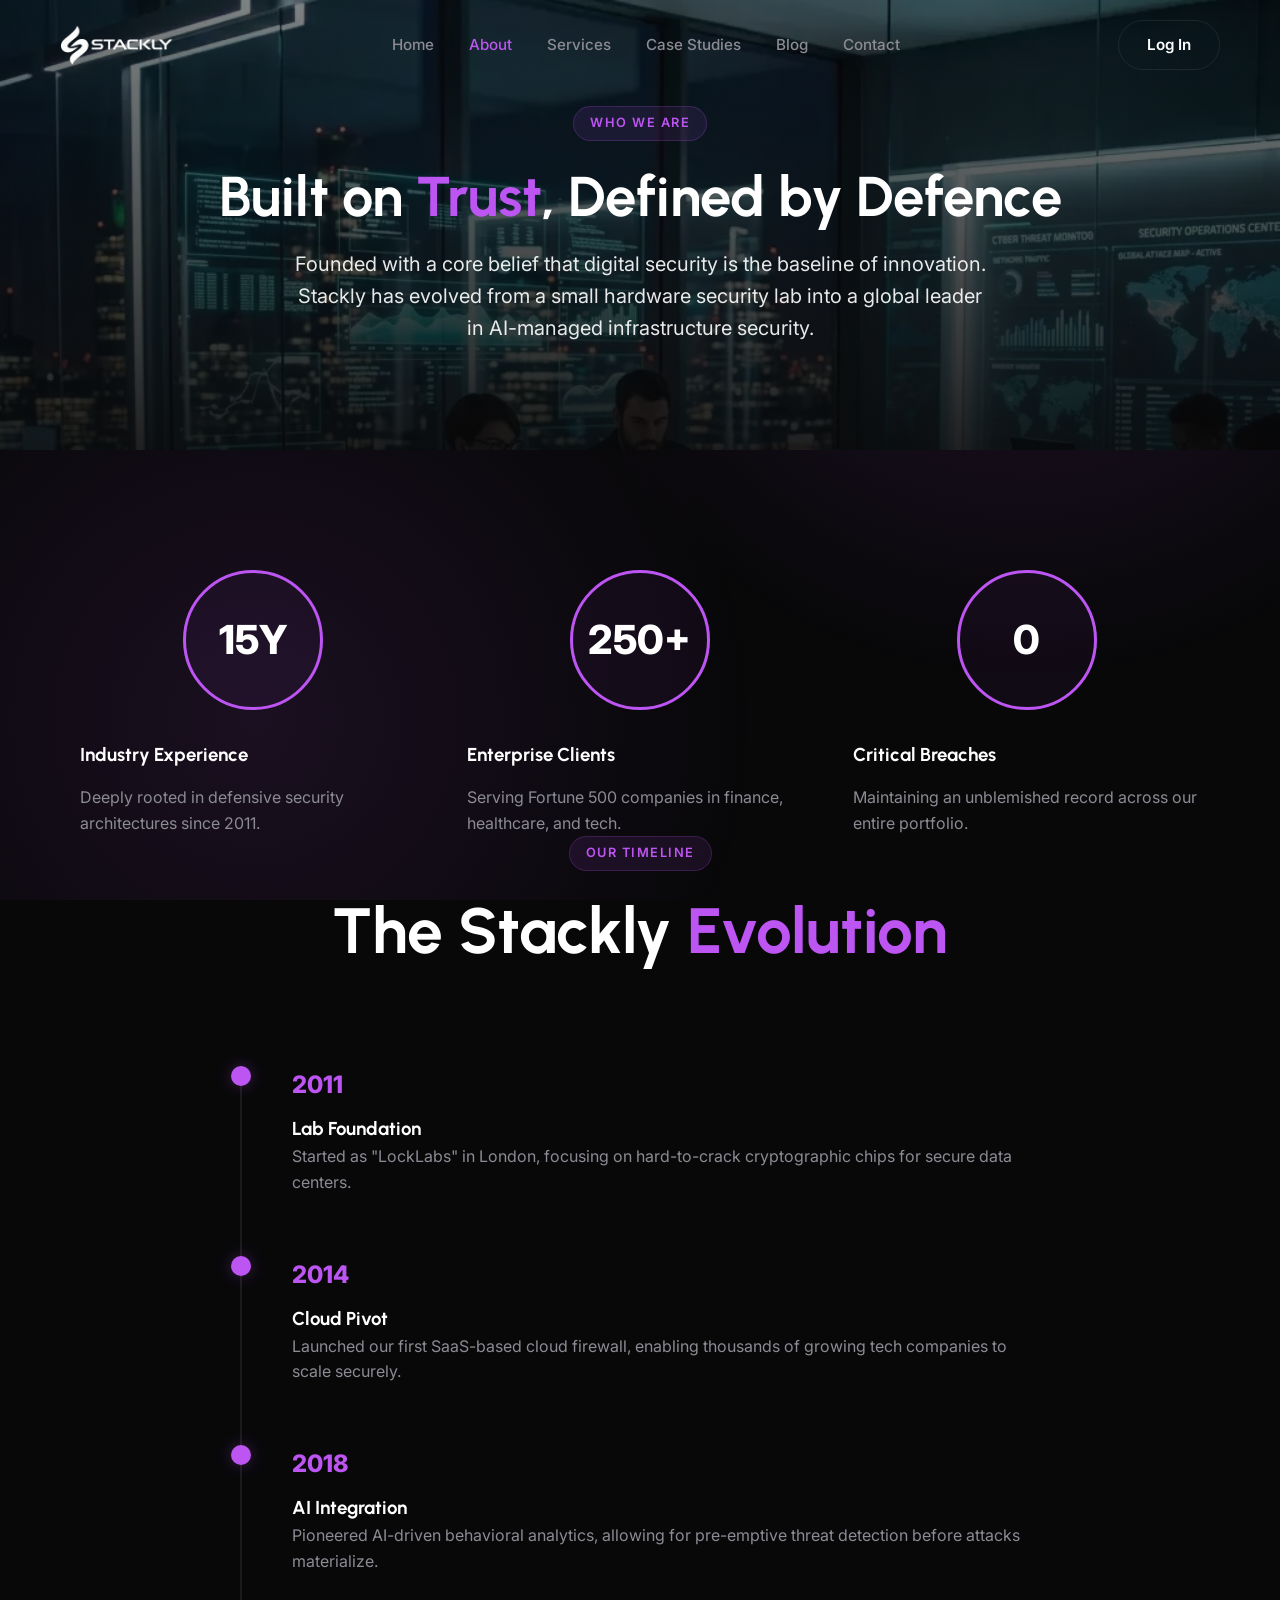
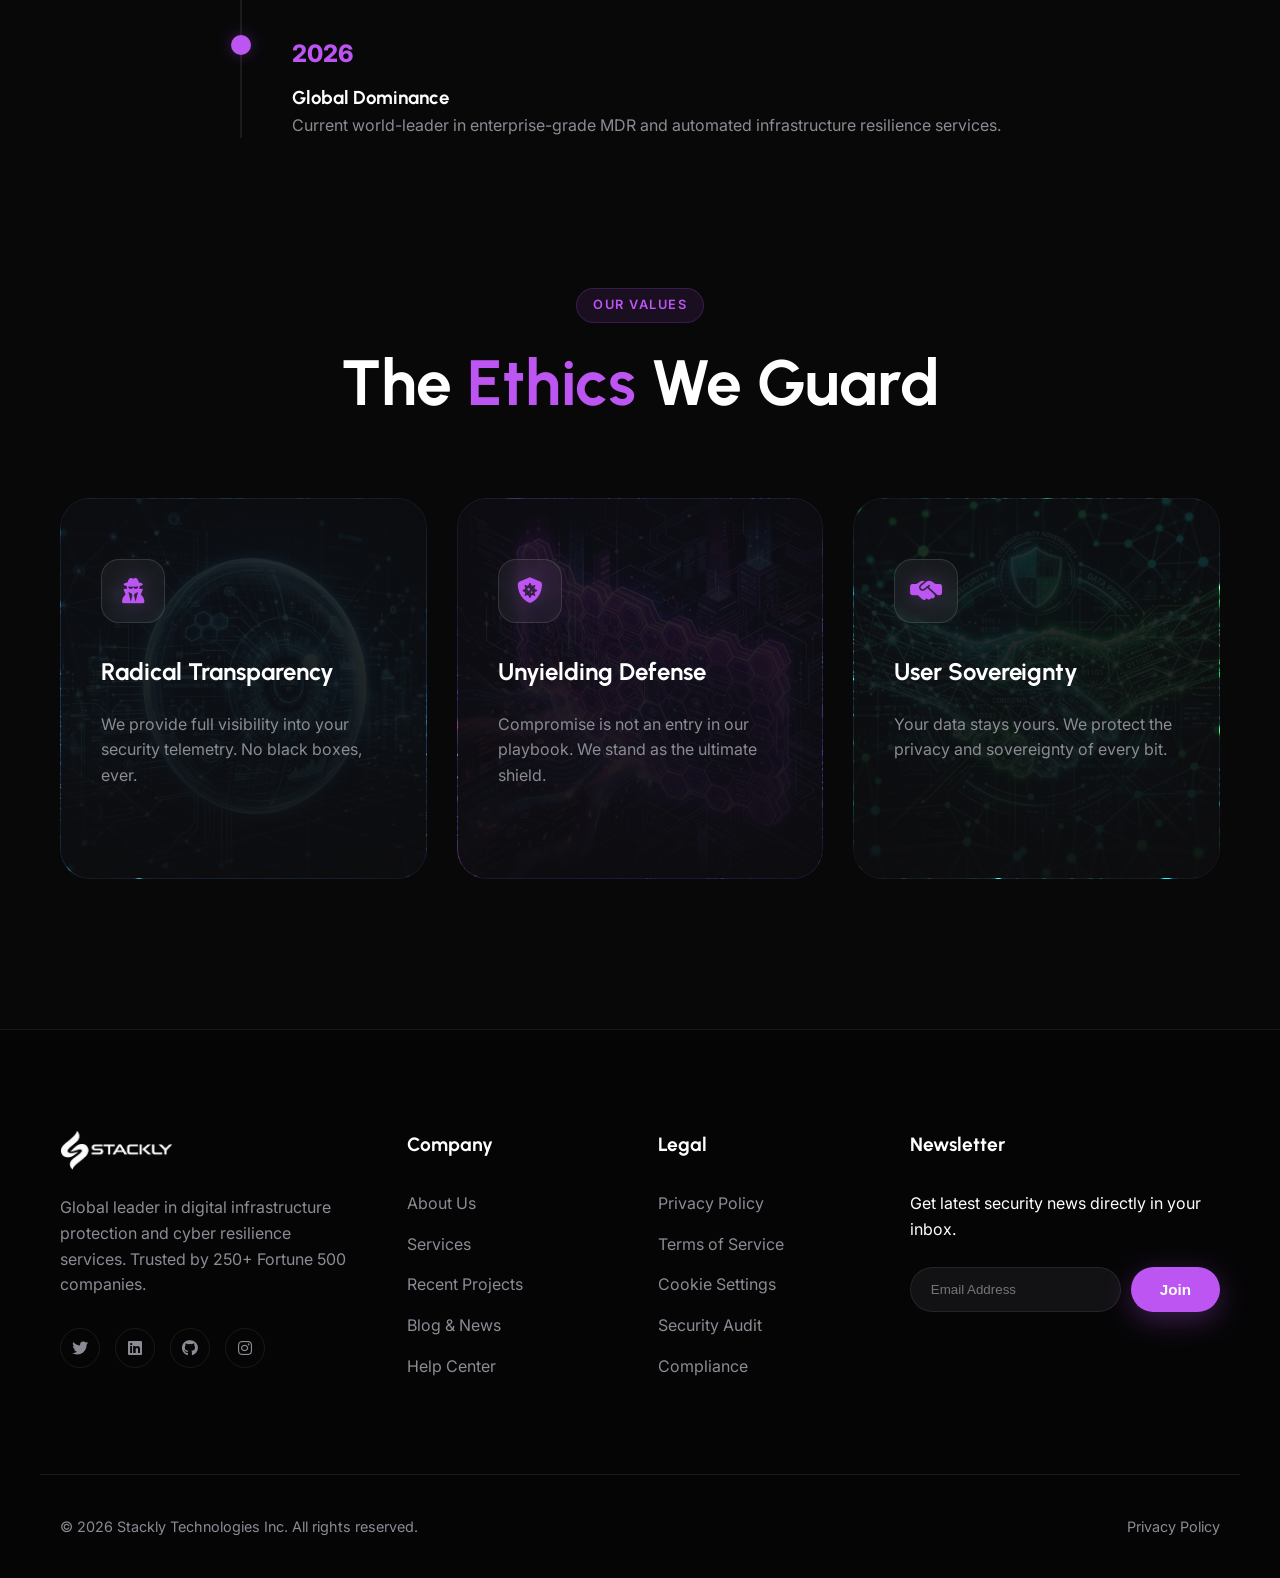
==== commit 5cfe5377: "Remove old capitalized HTML files, keep lowercase versions" ====
--- a/about.html
+++ b/about.html
@@ -24,7 +24,7 @@
 <body>
     <div class="glow-bg"></div>
     
-    <!-- <header id="main-header" class="scrolled">
+    <header id="main-header" class="scrolled">
         <div class="container nav-content">
             <a href="index.html" class="logo">
                 <img src="asset/white.webp" alt="Stackly" style="height: 40px;">
@@ -41,31 +41,6 @@
                 </div>
             </nav>
             <div class="auth-btns">
-                <a href="Log In.html" class="btn btn-outline">Log In</a>
-            </div>
-            <div class="mobile-menu-toggle">
-                <i class="fa-solid fa-bars"></i>
-            </div>
-        </div>
-    </header> -->
-    <header id="main-header">
-        <div class="container nav-content">
-            <a href="index.html" class="logo">
-                <img src="asset/white.webp" alt="Stackly" style="height: 45px;">
-            </a>
-            <nav class="nav-links">
-                <a href="index.html" class="active">Home</a>
-                <a href="about.html">About</a>
-                <a href="services.html">Services</a>
-                <a href="case-studies.html">Case Studies</a>
-                <a href="blog.html">Blog</a>
-                <a href="contact.html">Contact</a>
-                <div class="auth-btns-mobile">
-                    <a href="Log In.html" class="btn btn-outline" style="width: 100%; text-align: center;">Log In</a>
-                </div>
-            </nav>
-            <div class="auth-btns">
-                <a href="signup.html" class="btn btn-primary">Sign Up</a>
                 <a href="Log In.html" class="btn btn-outline">Log In</a>
             </div>
             <div class="mobile-menu-toggle">
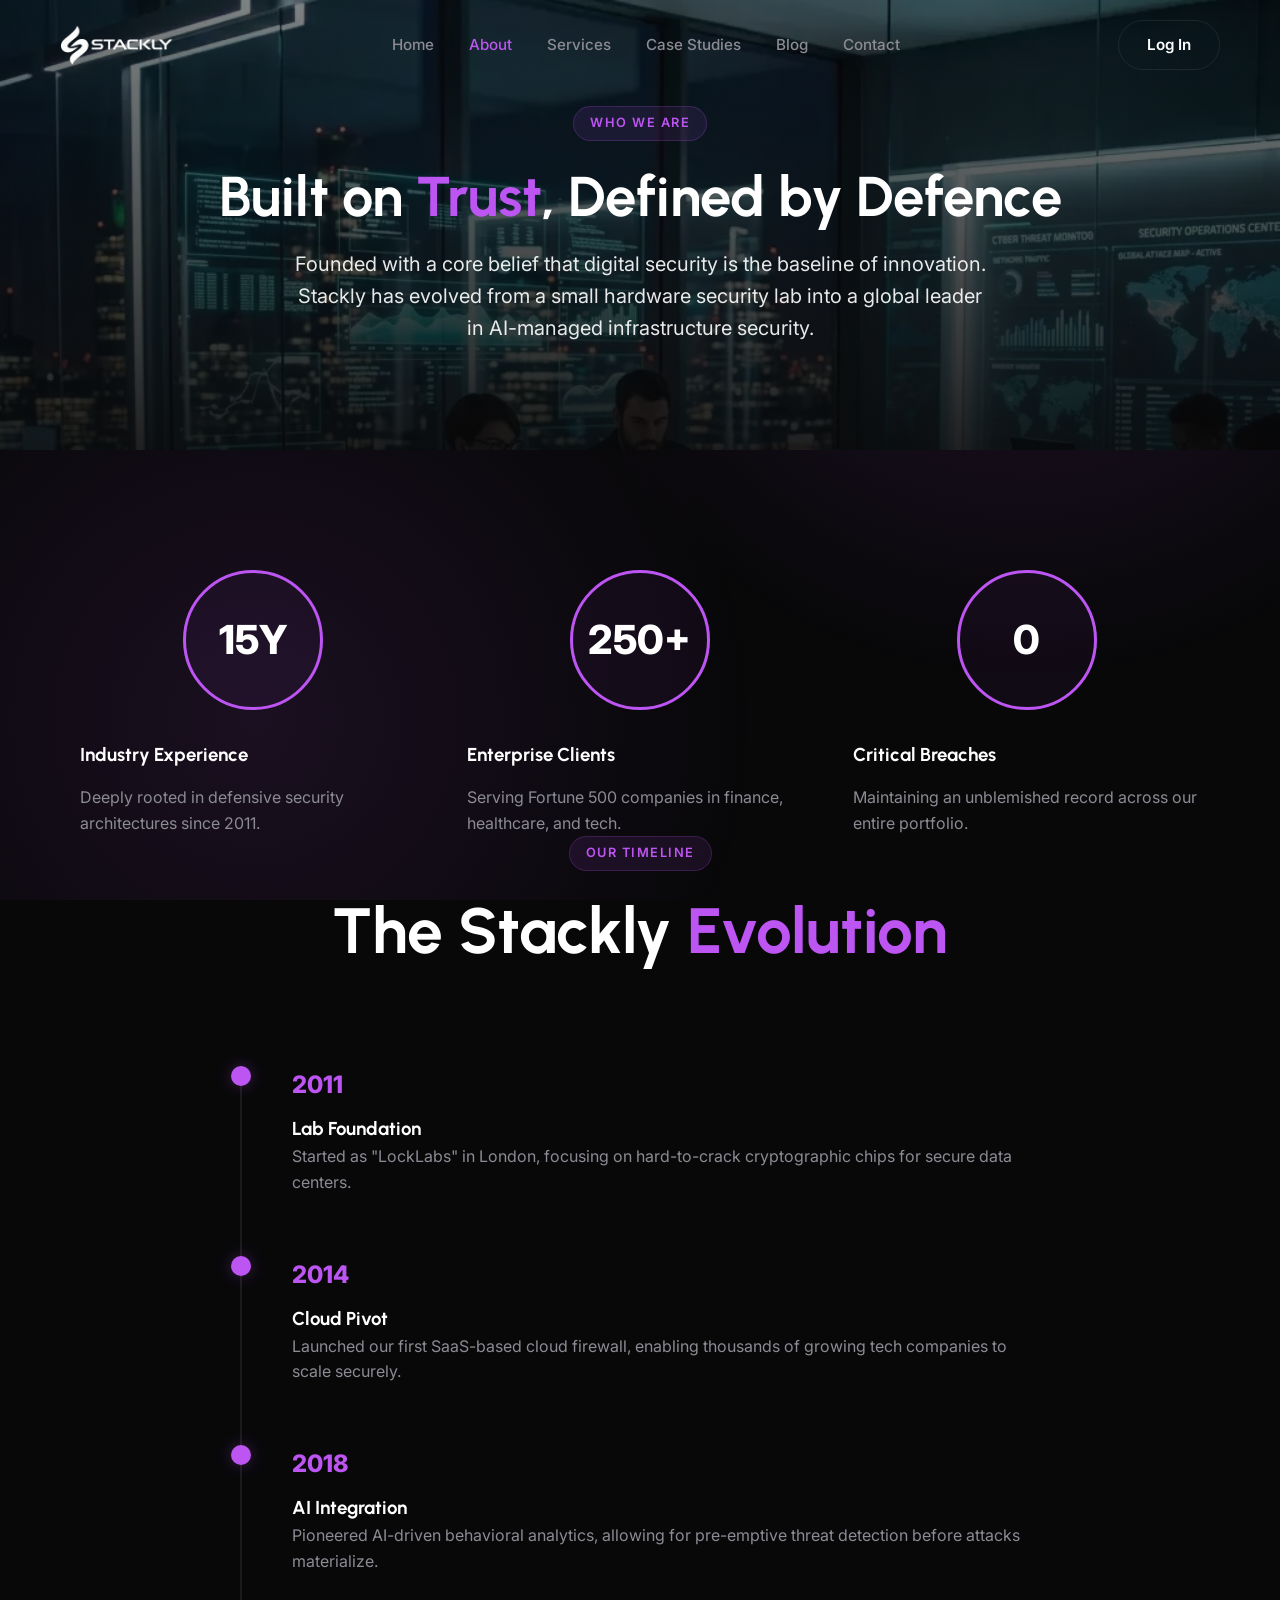
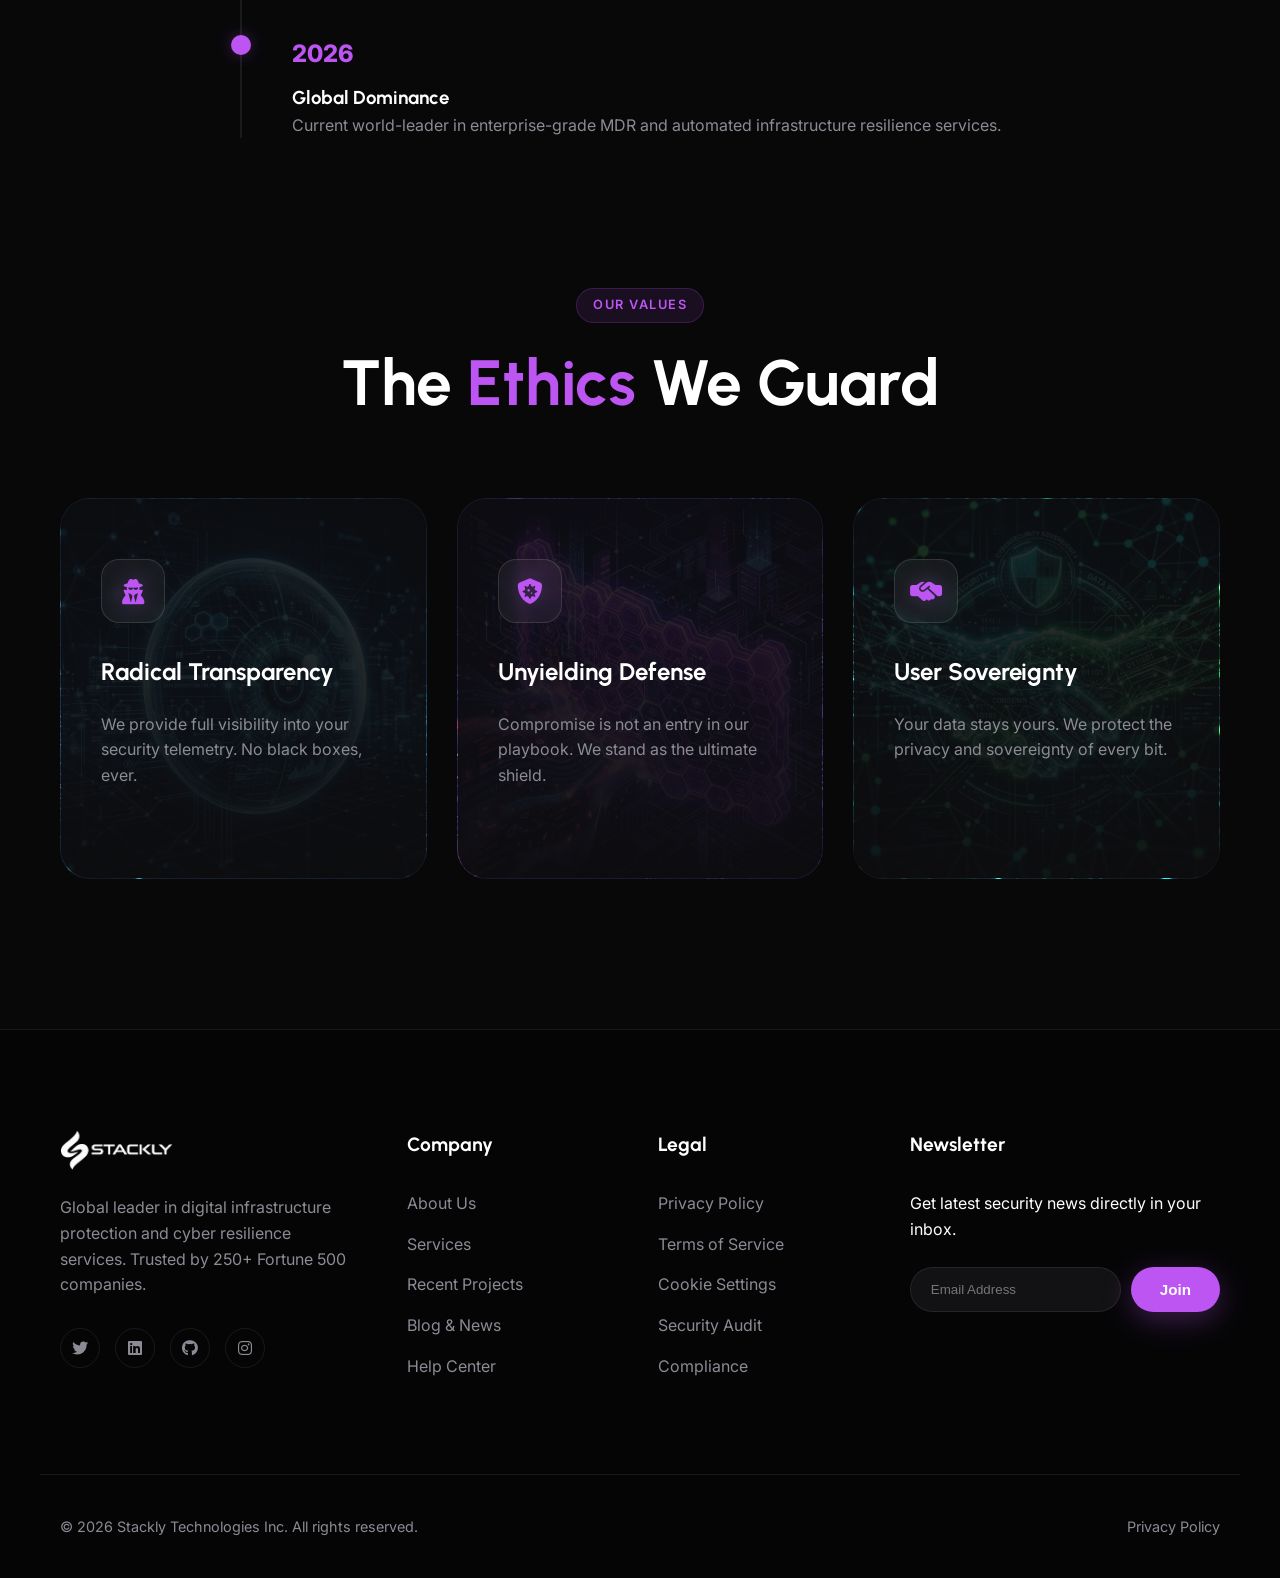
==== commit e9656aec: "Fix login page filename: rename Log In.html to login.html and update all references" ====
--- a/about.html
+++ b/about.html
@@ -37,11 +37,11 @@
                 <a href="blog.html">Blog</a>
                 <a href="contact.html">Contact</a>
                 <div class="auth-btns-mobile">
-                    <a href="Log In.html" class="btn btn-outline" style="width: 100%; text-align: center;">Log In</a>
+                    <a href="login.html" class="btn btn-outline" style="width: 100%; text-align: center;">Log In</a>
                 </div>
             </nav>
             <div class="auth-btns">
-                <a href="Log In.html" class="btn btn-outline">Log In</a>
+                <a href="login.html" class="btn btn-outline">Log In</a>
             </div>
             <div class="mobile-menu-toggle">
                 <i class="fa-solid fa-bars"></i>
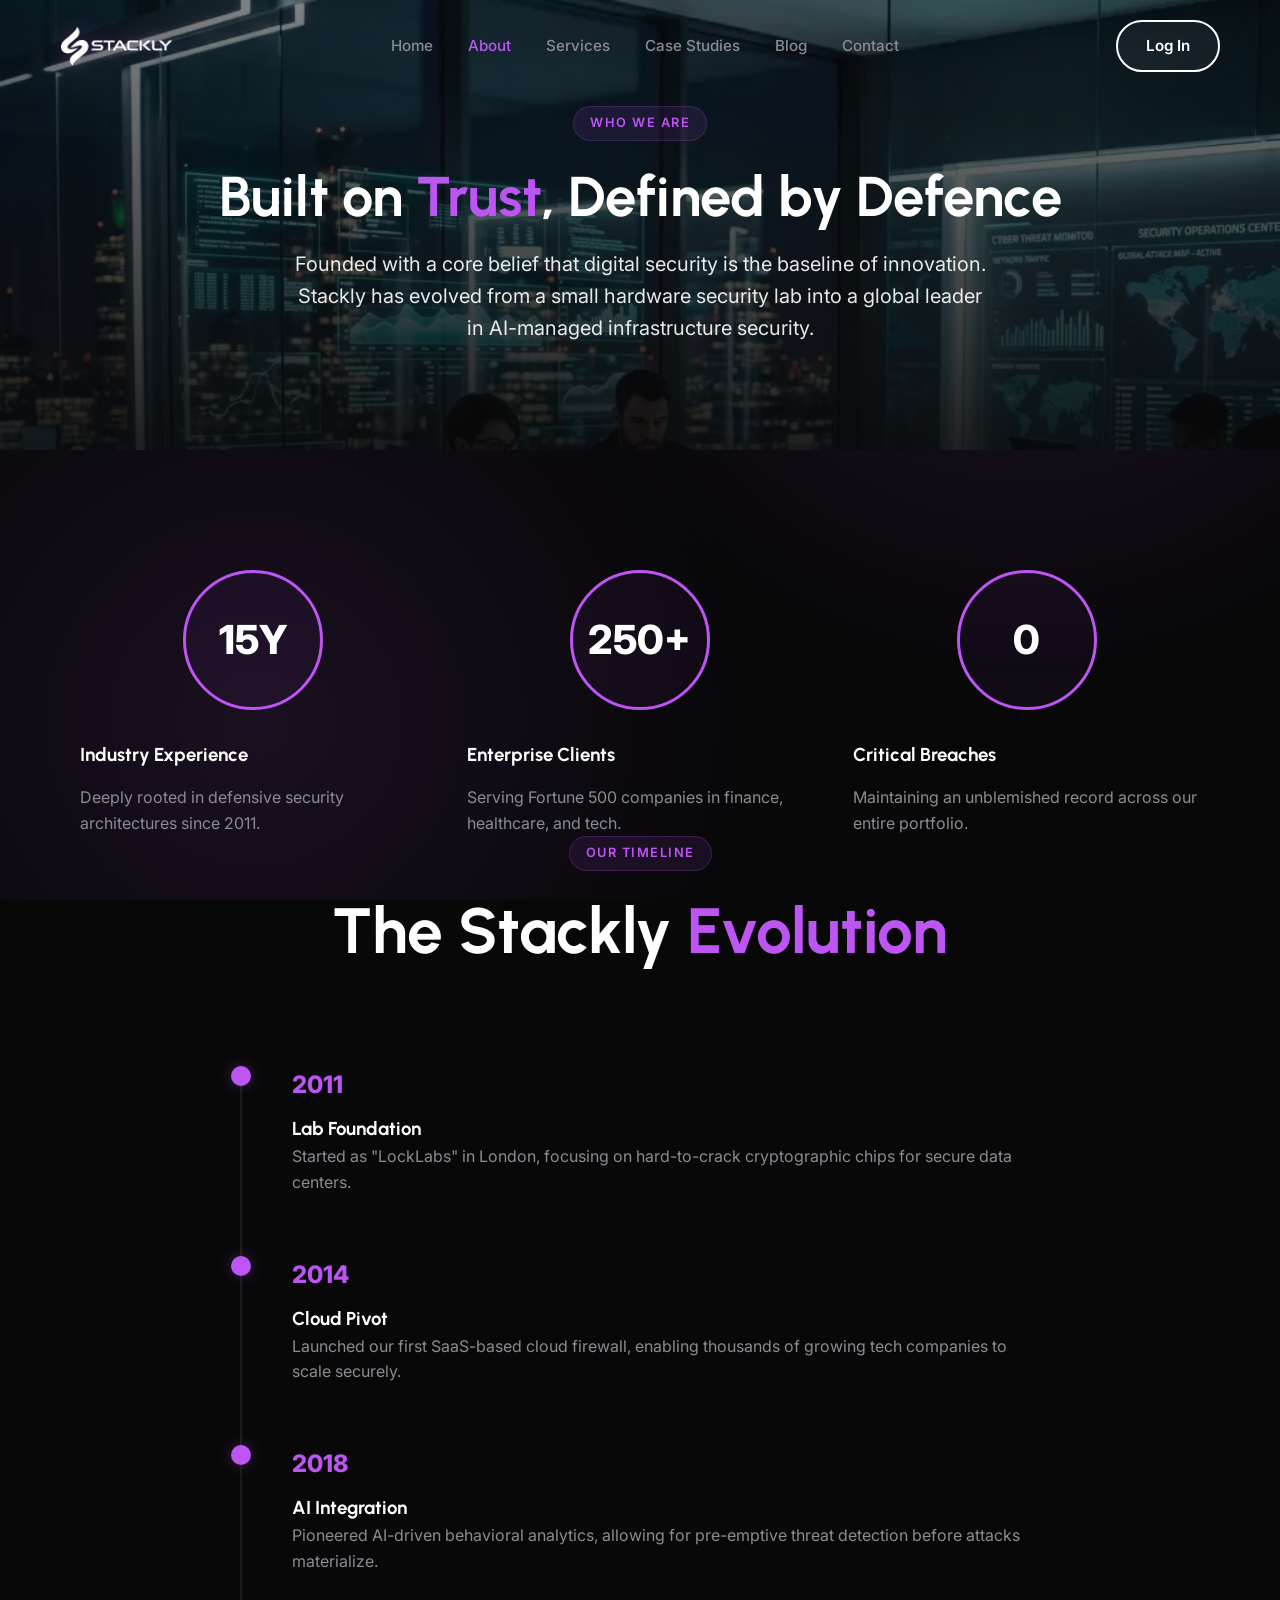
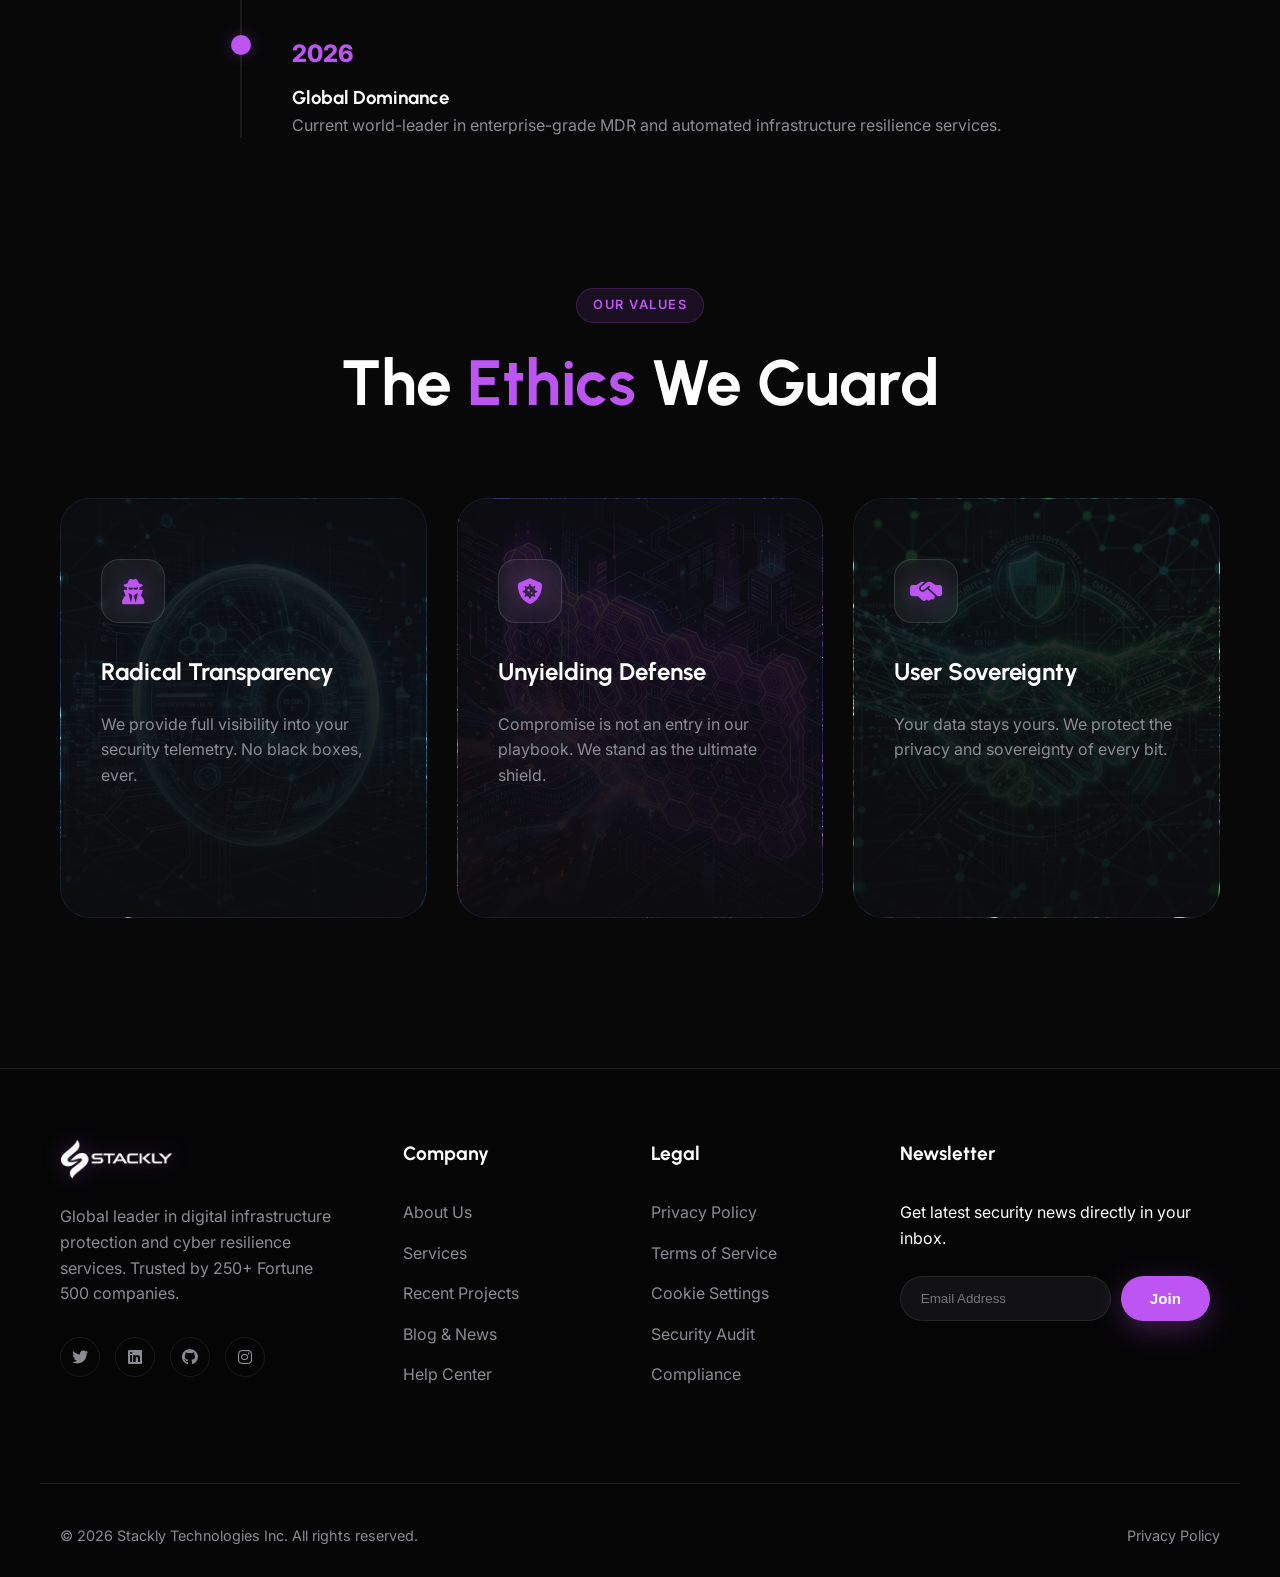
==== commit 951bae56: "update" ====
--- a/about.html
+++ b/about.html
@@ -27,7 +27,7 @@
     <header id="main-header" class="scrolled">
         <div class="container nav-content">
             <a href="index.html" class="logo">
-                <img src="asset/white.webp" alt="Stackly" style="height: 40px;">
+                <img src="./asset/white.webp" alt="Stackly" style="height: 40px;">
             </a>
             <nav class="nav-links">
                 <a href="index.html">Home</a>
@@ -49,7 +49,7 @@
         </div>
     </header>
 
-    <section class="page-hero" style="background-image: url('asset/about_hero.webp');">
+    <section class="page-hero" style="background-image: url('./asset/about_hero.webp');">
         <div class="page-hero-content reveal">
             <span class="section-tag">WHO WE ARE</span>
             <h1 class="section-title">Built on <span>Trust</span>, Defined by Defence</h1>
@@ -116,17 +116,17 @@
                 <h2 class="section-title">The <span>Ethics</span> We Guard</h2>
             </div>
             <div class="services-grid">
-                <div class="service-card reveal" style="background-image: url('asset/card_transparency.webp');">
+                <div class="service-card reveal" style="background-image: url('./asset/card_transparency.webp');">
                     <div class="service-icon"><i class="fa-solid fa-user-secret"></i></div>
                     <h3>Radical Transparency</h3>
                     <p>We provide full visibility into your security telemetry. No black boxes, ever.</p>
                 </div>
-                <div class="service-card reveal" style="background-image: url('asset/card_defense.webp'); transition-delay: 0.1s;">
+                <div class="service-card reveal" style="background-image: url('./asset/card_defense.webp'); transition-delay: 0.1s;">
                     <div class="service-icon"><i class="fa-solid fa-shield-virus"></i></div>
                     <h3>Unyielding Defense</h3>
                     <p>Compromise is not an entry in our playbook. We stand as the ultimate shield.</p>
                 </div>
-                <div class="service-card reveal" style="background-image: url('asset/card_sovereignty.webp'); transition-delay: 0.2s;">
+                <div class="service-card reveal" style="background-image: url('./asset/card_sovereignty.webp'); transition-delay: 0.2s;">
                     <div class="service-icon"><i class="fa-solid fa-handshake-simple"></i></div>
                     <h3>User Sovereignty</h3>
                     <p>Your data stays yours. We protect the privacy and sovereignty of every bit.</p>
@@ -139,7 +139,7 @@
         <div class="container footer-grid">
             <div class="footer-col about-col">
                 <a href="index.html" class="logo">
-                    <img src="asset/white.webp" alt="Stackly" style="height: 40px;">
+                    <img src="./asset/white.webp" alt="Stackly" style="height: 40px;">
                 </a>
                 <p>Global leader in digital infrastructure protection and cyber resilience services. Trusted by 250+ Fortune 500 companies.</p>
                 <div class="social-links">
--- a/css/style.css
+++ b/css/style.css
@@ -31,12 +31,20 @@
     box-sizing: border-box;
 }
 
+html {
+    scroll-behavior: smooth;
+}
+
 body {
     font-family: 'Inter', sans-serif;
     background-color: var(--bg-main);
     color: var(--text-white);
     line-height: 1.6;
     overflow-x: hidden;
+}
+
+section[id], .page-hero, .contact-grid {
+    scroll-margin-top: 110px;
 }
 
 h1, h2, h3, h4, .logo {
@@ -95,6 +103,11 @@
     border: 1px solid transparent;
 }
 
+.btn i {
+    margin-left: 0.7rem;
+    vertical-align: middle;
+}
+
 .btn-primary {
     background: var(--primary);
     color: #fff;
@@ -108,15 +121,22 @@
 }
 
 .btn-outline {
-    background: transparent;
-    border: 1.5px solid var(--border);
+    background: rgba(255, 255, 255, 0.05);
+    border: 2px solid var(--text-white);
     color: var(--text-white);
+    font-weight: 600;
 }
 
 .btn-outline:hover {
     border-color: var(--primary);
-    background: rgba(189, 85, 242, 0.05);
+    background: rgba(189, 85, 242, 0.15);
     color: var(--primary);
+    box-shadow: 0 8px 25px rgba(189, 85, 242, 0.2);
+}
+
+.btn:active {
+    transform: translateY(0);
+    opacity: 0.92;
 }
 
 /* Header */
@@ -146,9 +166,23 @@
 .logo {
     display: flex;
     align-items: center;
-    gap: 10px;
-    font-size: 1.5rem;
-    letter-spacing: 1px;
+    gap: 12px;
+    text-decoration: none;
+    border: none !important;
+    outline: none !important;
+}
+
+.logo img {
+    height: 42px;
+    width: auto;
+    filter: drop-shadow(0 0 10px rgba(189, 85, 242, 0.3));
+    transition: var(--transition);
+    border: none !important;
+}
+
+.logo:hover img {
+    transform: scale(1.05);
+    filter: drop-shadow(0 0 15px rgba(189, 85, 242, 0.5));
 }
 
 .logo span {
@@ -367,6 +401,9 @@
     background-size: cover;
     background-position: center;
     z-index: 1;
+    display: flex;
+    flex-direction: column;
+    min-height: 420px;
 }
 
 .service-card::before {
@@ -425,20 +462,31 @@
 
 .service-card p {
     color: var(--text-muted);
-    margin-bottom: 30px;
+    margin-bottom: 20px;
+    flex-grow: 1;
 }
 
 .learn-more {
     font-weight: 600;
     color: var(--primary);
-    display: flex;
-    align-items: center;
-    gap: 5px;
+    display: inline-flex;
+    align-items: center;
+    gap: 8px;
+    padding: 8px 0;
+    font-size: 0.95rem;
+    line-height: 1.4;
+    white-space: nowrap;
+    transition: gap 0.3s ease;
+    margin-top: auto;
+}
+
+.learn-more:hover {
+    gap: 12px;
 }
 
 /* CTA Section */
 .cta-section {
-    padding-bottom: 150px;
+    padding-bottom: 70px;
 }
 
 .cta-card {
@@ -481,7 +529,7 @@
 
 /* Footer */
 footer {
-    padding: 100px 0 40px;
+    padding: 70px 0 30px;
     background: #050506;
     border-top: 1px solid var(--border);
 }
@@ -592,6 +640,38 @@
 .form-group label { display: block; margin-bottom: 10px; font-size: 0.75rem; font-weight: 800; color: var(--text-muted); letter-spacing: 1.5px; text-transform: uppercase; }
 .form-group input, .form-group select, .form-group textarea { width: 100%; background: rgba(255, 255, 255, 0.03); border: 1px solid var(--border); border-radius: 12px; padding: 15px 20px; color: #fff; font-family: inherit; font-size: 1rem; outline: none; transition: var(--transition); }
 .form-group input:focus { background: rgba(189, 85, 242, 0.05); border-color: var(--primary); box-shadow: 0 0 20px rgba(189, 85, 242, 0.1); }
+.form-message { margin-top: 12px; font-size: 0.95rem; line-height: 1.4; opacity: 0.95; user-select: none; -webkit-user-select: none; -moz-user-select: none; -ms-user-select: none; cursor: default; }
+.form-message.error { color: #ff6b78; }
+.form-message.success { color: #7ef4a8; }
+
+.password-wrapper {
+    position: relative;
+    width: 100%;
+}
+.password-wrapper .input-box {
+    padding-right: 60px;
+    line-height: 1.4;
+}
+.password-toggle {
+    position: absolute;
+    top: 0;
+    right: 18px;
+    bottom: 0;
+    margin: auto;
+    color: rgba(255, 255, 255, 0.85);
+    font-size: 1.1rem;
+    width: 40px;
+    height: 40px;
+    cursor: pointer;
+    transition: color 0.2s ease;
+    z-index: 10;
+    touch-action: manipulation;
+    display: flex;
+    align-items: center;
+    justify-content: center;
+}
+.password-toggle:hover { color: #fff; }
+.password-toggle i { pointer-events: none; }
 
 /* Auth Specific */
 .auth-container { min-height: 100vh; display: flex; align-items: center; justify-content: center; padding: 60px 20px; position: relative; background: radial-gradient(circle at 10% 20%, rgba(189, 85, 242, 0.05) 0%, transparent 40%), radial-gradient(circle at 90% 80%, rgba(0, 242, 255, 0.03) 0%, transparent 40%); }
@@ -629,8 +709,8 @@
 .contact-info-item p { font-size: 1.2rem; color: var(--text-muted); line-height: 1.6; margin: 5px 0 0; }
 
 /* Map Section */
-.map-section { padding-bottom: 150px; }
-.map-wrapper { position: relative; width: 100%; height: 500px; border-radius: 40px; overflow: hidden; border: 1px solid var(--border); box-shadow: 0 40px 100px rgba(0, 0, 0, 0.4); }
+.map-section { padding-bottom: 120px; }
+.map-wrapper { position: relative; width: 100%; height: 320px; border-radius: 40px; overflow: hidden; border: 1px solid var(--border); box-shadow: 0 40px 100px rgba(0, 0, 0, 0.4); }
 .map-wrapper iframe { position: absolute; top: 0; left: 0; width: 100%; height: 100%; border: none; filter: grayscale(1) brightness(0.7) contrast(1.2); opacity: 1; transition: var(--transition); z-index: 2; }
 .map-wrapper:hover iframe { filter: grayscale(0.3) brightness(1) contrast(1); opacity: 1; }
 .map-placeholder { position: absolute; inset: 0; background: var(--bg-sec); display: flex; flex-direction: column; align-items: center; justify-content: center; z-index: 1; text-align: center; }
@@ -826,7 +906,7 @@
     .timeline { padding-left: 30px; margin: 60px 0; }
     .timeline-item::before { left: -41px; }
 
-    .map-wrapper { height: 450px !important; border-radius: 28px; }
+    .map-wrapper { height: 300px !important; border-radius: 28px; }
     .map-wrapper iframe { filter: none !important; opacity: 1 !important; }
 
     .newsletter-section { padding: 80px 20px; margin-top: 100px; }
